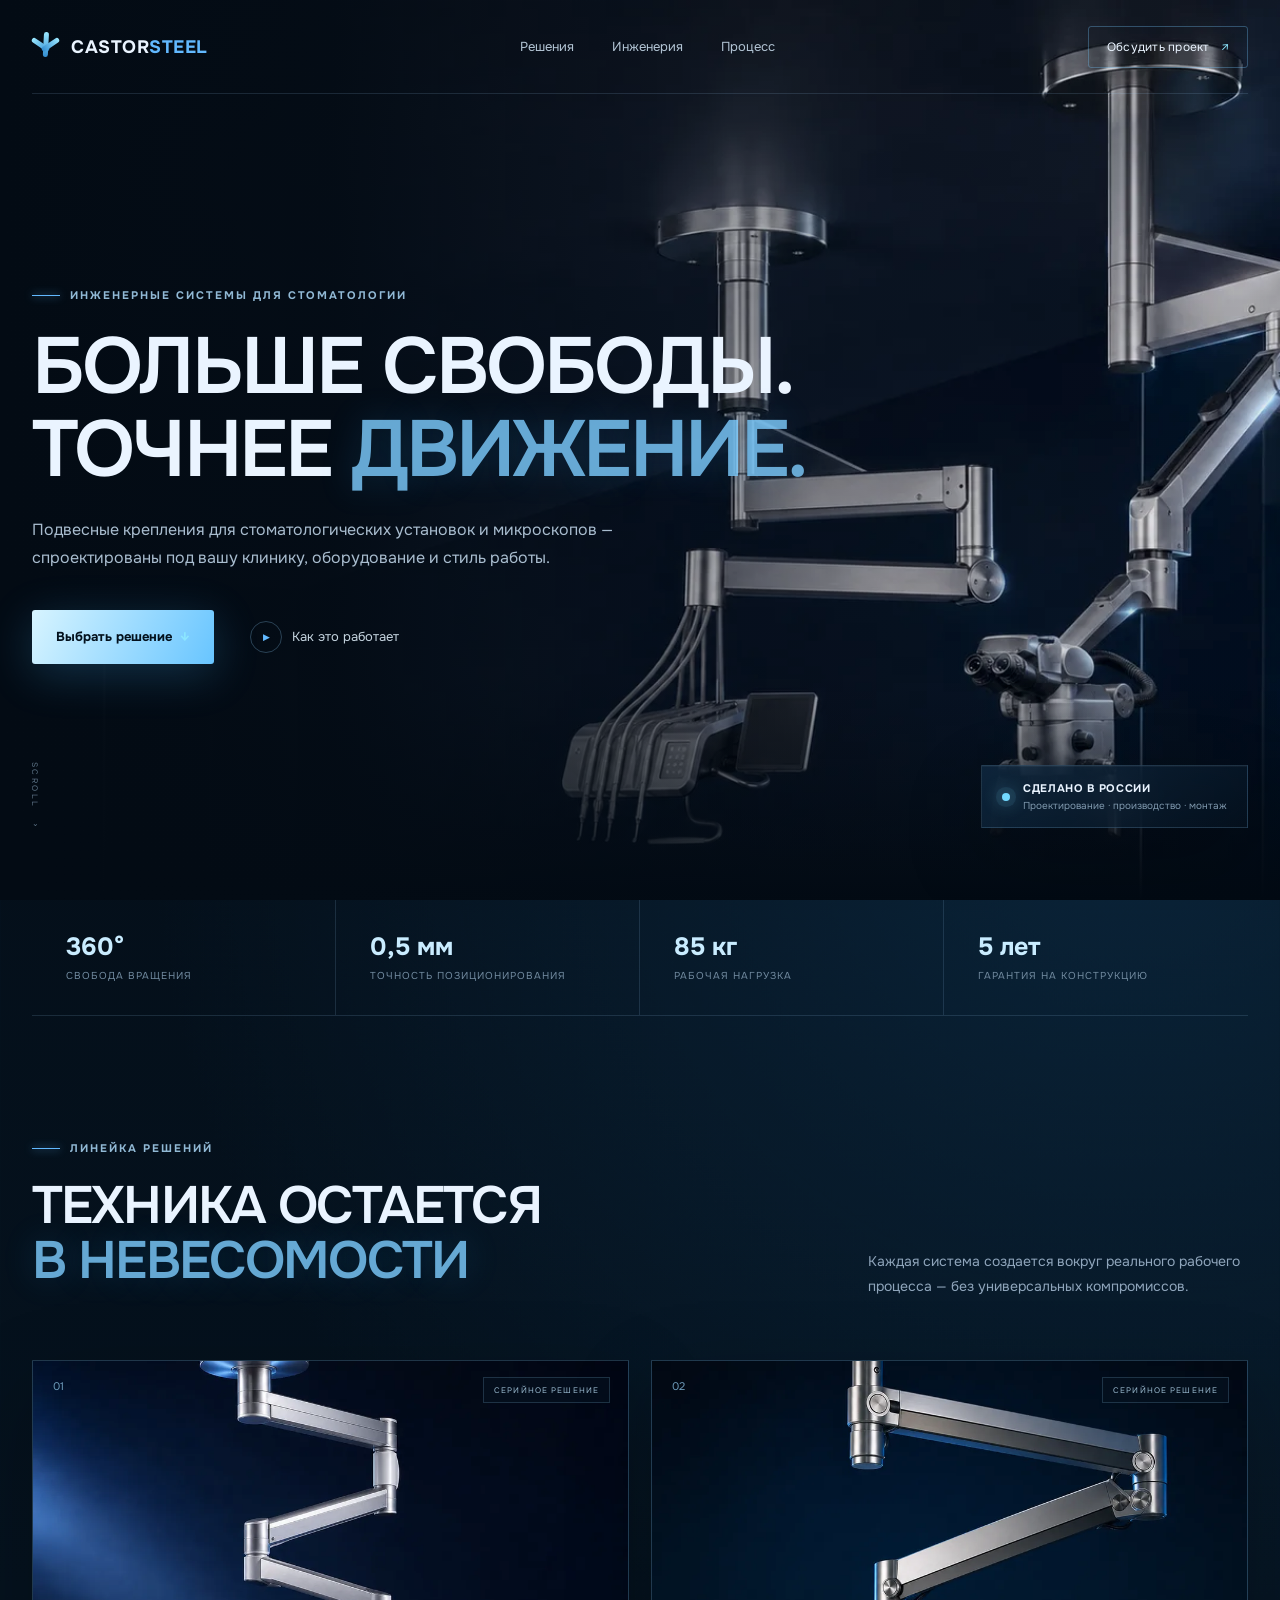
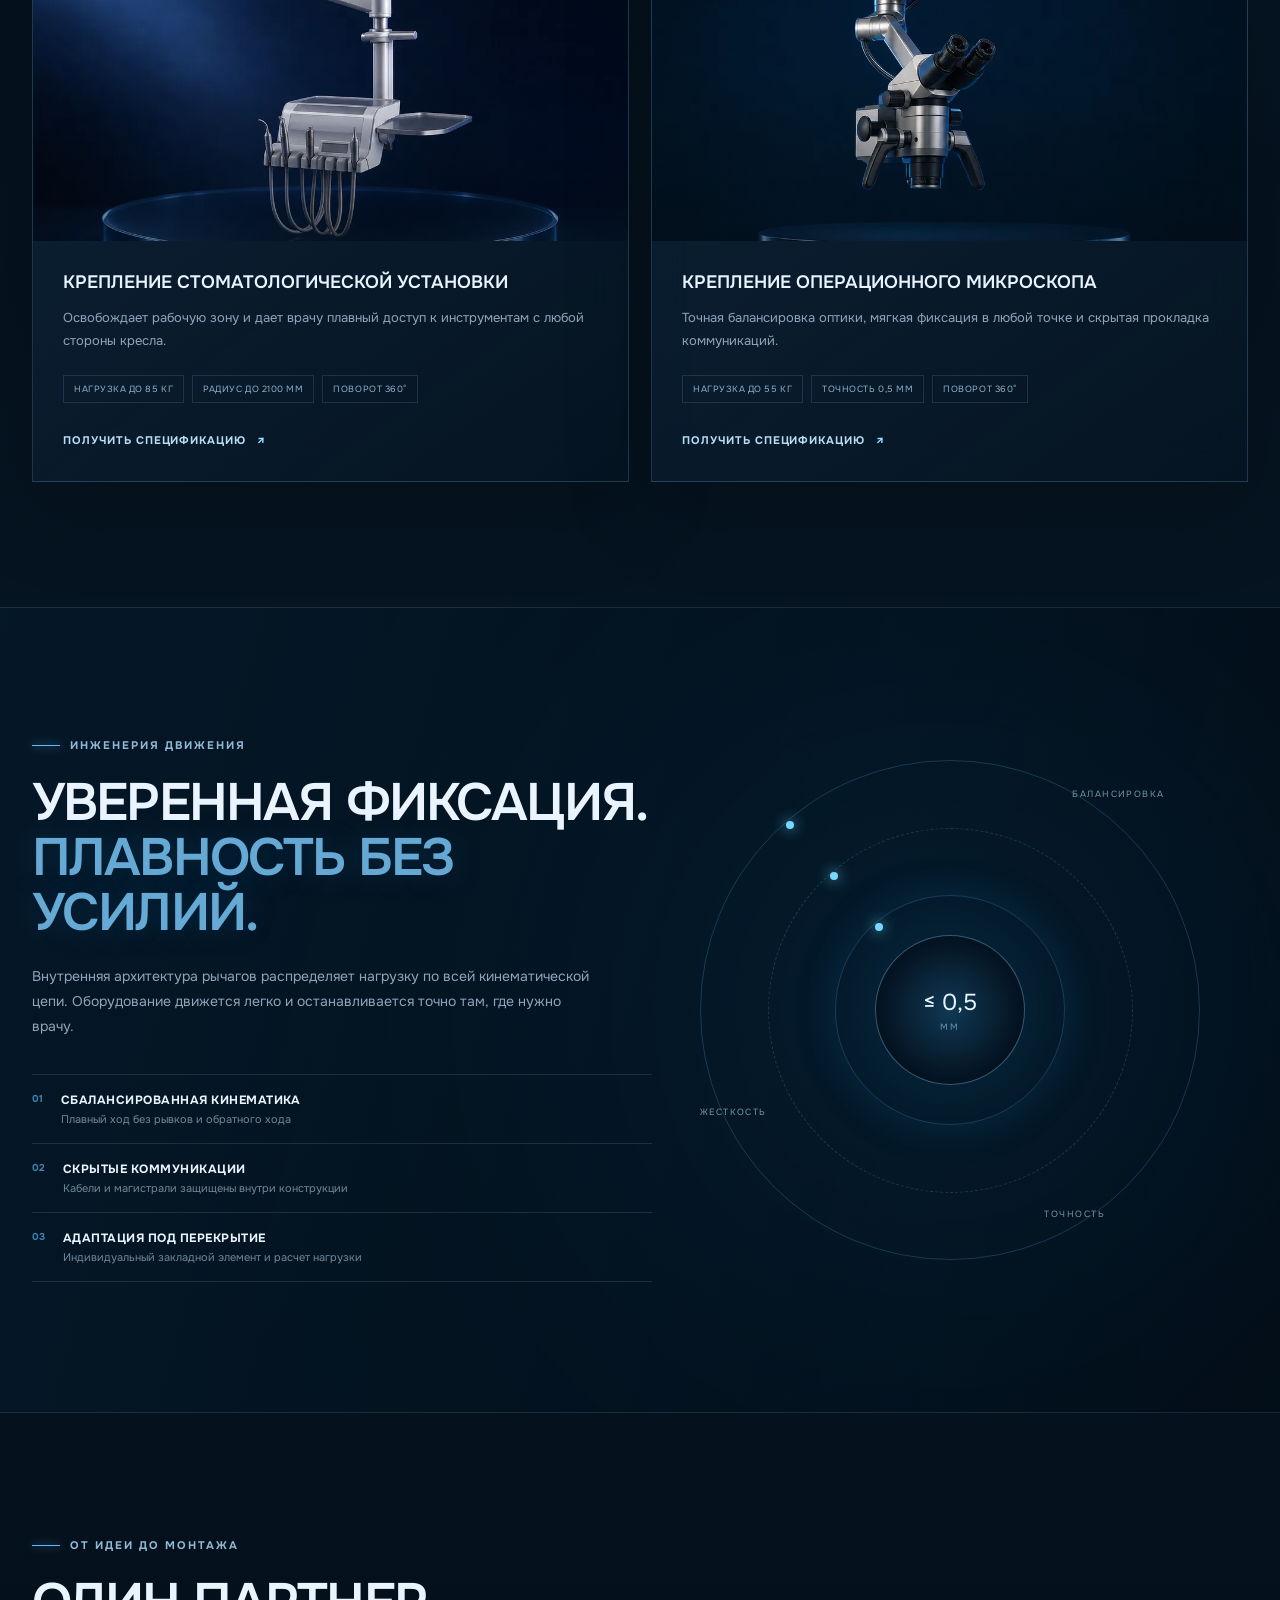
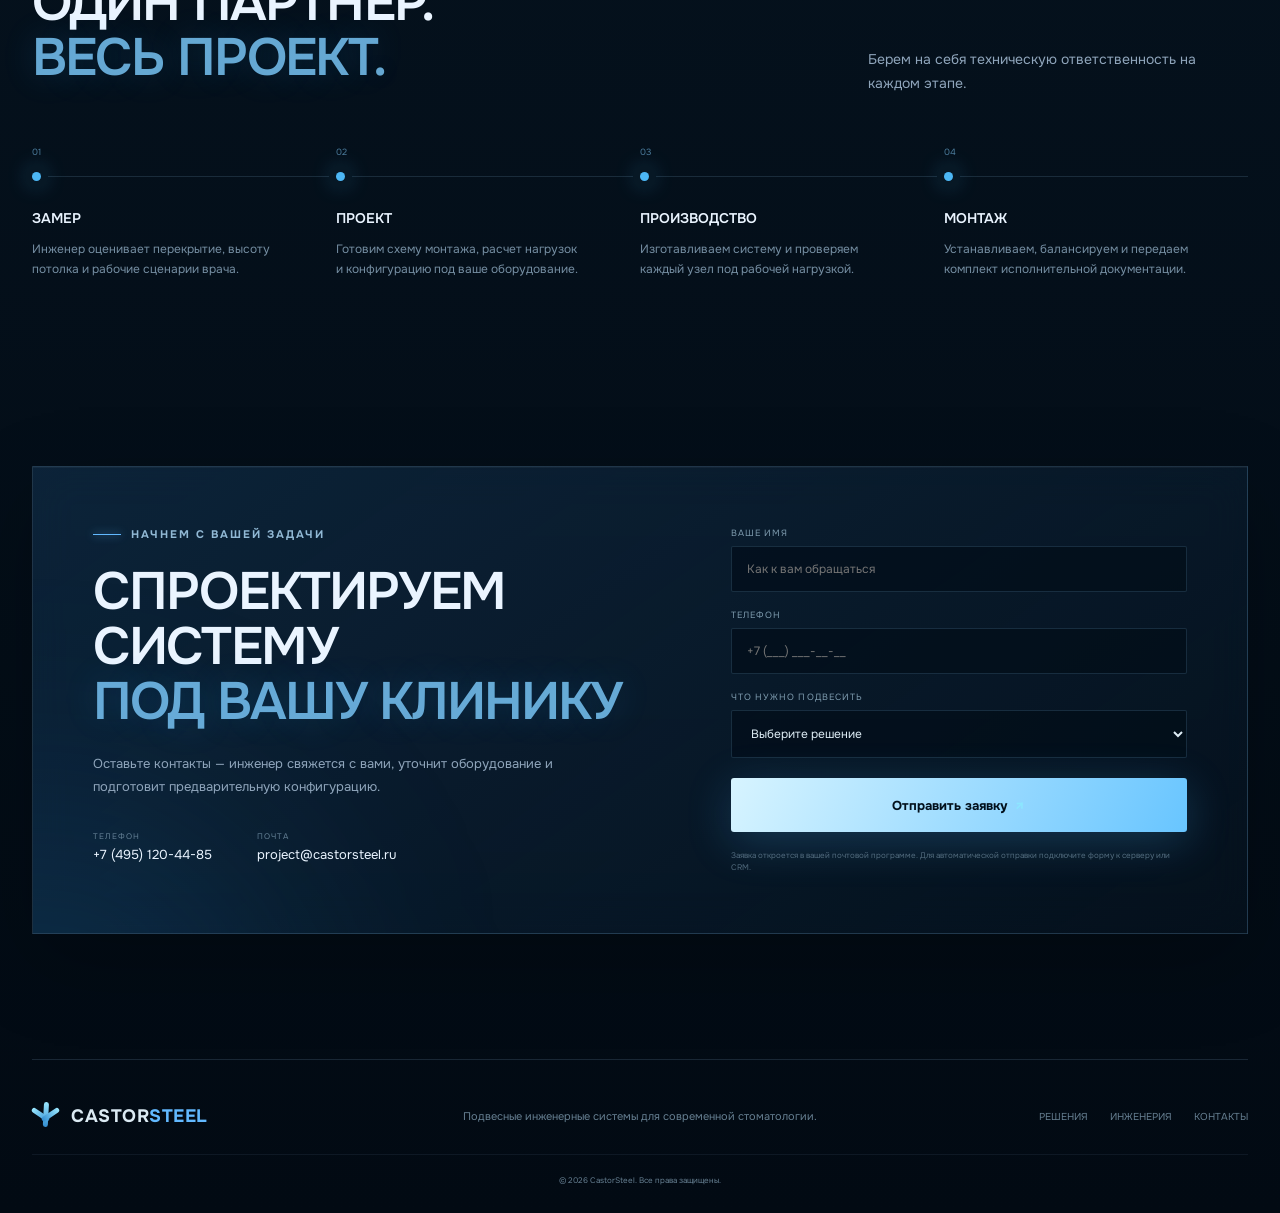
==== index.html @ a2c6ccd5 "initial commit" ====
<!doctype html>
<html lang="ru">
<head>
  <meta charset="utf-8">
  <meta name="viewport" content="width=device-width,initial-scale=1">
  <meta name="description" content="CastorSteel — подвесные крепления стоматологических установок и операционных микроскопов.">
  <title>CastorSteel — подвесные крепления для стоматологии</title>
  <link rel="preconnect" href="https://fonts.googleapis.com">
  <link rel="preconnect" href="https://fonts.gstatic.com" crossorigin>
  <link href="https://fonts.googleapis.com/css2?family=Onest:wght@400;500;600;700&amp;display=swap" rel="stylesheet">
  <link rel="stylesheet" href="styles.css?v=20260722-4">
  <script src="script.js" defer></script>
</head>
<body>
<main>
  <header class="nav-shell">
    <a class="brand" href="#top" aria-label="CastorSteel — на главную">
      <span class="brand-mark"><i></i><i></i><i></i></span>
      <span>CASTOR<span>STEEL</span></span>
    </a>
    <nav aria-label="Основная навигация">
      <a href="#solutions">Решения</a><a href="#engineering">Инженерия</a><a href="#process">Процесс</a>
    </nav>
    <a class="nav-cta" href="#contact">Обсудить проект <span>↗</span></a>
  </header>

  <section class="hero" id="top">
    <div class="hero-image" role="img" aria-label="Подвесные металлические крепления стоматологической установки и микроскопа"></div>
    <div class="hero-grid"></div>
    <div class="hero-copy">
      <div class="eyebrow"><span></span> Инженерные системы для стоматологии</div>
      <h1>Больше свободы.<br>Точнее <em>движение.</em></h1>
      <p>Подвесные крепления для стоматологических установок и микроскопов — спроектированы под вашу клинику, оборудование и стиль работы.</p>
      <div class="hero-actions">
        <a class="button primary" href="#solutions">Выбрать решение <span>↓</span></a>
        <a class="text-link" href="#engineering"><i>▶</i> Как это работает</a>
      </div>
    </div>
    <div class="hero-status glass"><span class="pulse"></span><div><b>Сделано в России</b><small>Проектирование · производство · монтаж</small></div></div>
    <div class="scroll-note">SCROLL <span>⌄</span></div>
  </section>

  <section class="numbers" aria-label="Ключевые показатели">
    <div><strong>360°</strong><span>Свобода вращения</span></div>
    <div><strong>0,5 мм</strong><span>Точность позиционирования</span></div>
    <div><strong>85 кг</strong><span>Рабочая нагрузка</span></div>
    <div><strong>5 лет</strong><span>Гарантия на конструкцию</span></div>
  </section>

  <section class="section solutions" id="solutions">
    <div class="section-head">
      <div><div class="eyebrow"><span></span> Линейка решений</div><h2>Техника остается<br><em>в невесомости</em></h2></div>
      <p>Каждая система создается вокруг реального рабочего процесса — без универсальных компромиссов.</p>
    </div>
    <div class="product-grid">
      <article class="product-card glass">
        <div class="product-visual"><img src="assets/dental-mount.webp" alt="Крепление стоматологической установки"><span class="product-index">01</span><span class="product-badge">Серийное решение</span></div>
        <div class="product-content">
          <h3>Крепление стоматологической установки</h3>
          <p>Освобождает рабочую зону и дает врачу плавный доступ к инструментам с любой стороны кресла.</p>
          <div class="spec-row"><span>Нагрузка до 85 кг</span><span>Радиус до 2100 мм</span><span>Поворот 360°</span></div>
          <a href="#contact">Получить спецификацию <span>↗</span></a>
        </div>
      </article>
      <article class="product-card glass">
        <div class="product-visual"><img src="assets/microscope-mount.webp" alt="Крепление операционного микроскопа"><span class="product-index">02</span><span class="product-badge">Серийное решение</span></div>
        <div class="product-content">
          <h3>Крепление операционного микроскопа</h3>
          <p>Точная балансировка оптики, мягкая фиксация в любой точке и скрытая прокладка коммуникаций.</p>
          <div class="spec-row"><span>Нагрузка до 55 кг</span><span>Точность 0,5 мм</span><span>Поворот 360°</span></div>
          <a href="#contact">Получить спецификацию <span>↗</span></a>
        </div>
      </article>
    </div>
  </section>

  <section class="engineering" id="engineering">
    <div class="engineering-glow"></div>
    <div class="engineering-copy">
      <div class="eyebrow"><span></span> Инженерия движения</div>
      <h2>Уверенная фиксация.<br><em>Плавность без усилий.</em></h2>
      <p>Внутренняя архитектура рычагов распределяет нагрузку по всей кинематической цепи. Оборудование движется легко и останавливается точно там, где нужно врачу.</p>
      <div class="feature-list">
        <div><b>01</b><span><strong>Сбалансированная кинематика</strong><small>Плавный ход без рывков и обратного хода</small></span></div>
        <div><b>02</b><span><strong>Скрытые коммуникации</strong><small>Кабели и магистрали защищены внутри конструкции</small></span></div>
        <div><b>03</b><span><strong>Адаптация под перекрытие</strong><small>Индивидуальный закладной элемент и расчет нагрузки</small></span></div>
      </div>
    </div>
    <div class="engineering-art" aria-hidden="true">
      <div class="orbit one"></div><div class="orbit two"></div><div class="orbit three"></div>
      <div class="core"><span>≤ 0,5<small>ММ</small></span></div>
      <span class="callout c1">Балансировка</span><span class="callout c2">Точность</span><span class="callout c3">Жесткость</span>
    </div>
  </section>

  <section class="section process" id="process">
    <div class="section-head compact">
      <div><div class="eyebrow"><span></span> От идеи до монтажа</div><h2>Один партнер.<br><em>Весь проект.</em></h2></div>
      <p>Берем на себя техническую ответственность на каждом этапе.</p>
    </div>
    <div class="timeline">
      <article><span>01</span><i></i><h3>Замер</h3><p>Инженер оценивает перекрытие, высоту потолка и рабочие сценарии врача.</p></article>
      <article><span>02</span><i></i><h3>Проект</h3><p>Готовим схему монтажа, расчет нагрузок и конфигурацию под ваше оборудование.</p></article>
      <article><span>03</span><i></i><h3>Производство</h3><p>Изготавливаем систему и проверяем каждый узел под рабочей нагрузкой.</p></article>
      <article><span>04</span><i></i><h3>Монтаж</h3><p>Устанавливаем, балансируем и передаем комплект исполнительной документации.</p></article>
    </div>
  </section>

  <section class="contact section" id="contact">
    <div class="contact-panel glass">
      <div class="contact-copy">
        <div class="eyebrow"><span></span> Начнем с вашей задачи</div>
        <h2>Спроектируем систему<br><em>под вашу клинику</em></h2>
        <p>Оставьте контакты — инженер свяжется с вами, уточнит оборудование и подготовит предварительную конфигурацию.</p>
        <div class="contact-meta"><span><small>Телефон</small>+7 (495) 120-44-85</span><span><small>Почта</small>project@castorsteel.ru</span></div>
      </div>
      <form id="request-form">
        <label>Ваше имя<input name="name" placeholder="Как к вам обращаться" required></label>
        <label>Телефон<input name="phone" type="tel" placeholder="+7 (___) ___-__-__" required></label>
        <label>Что нужно подвесить<select name="solution" required><option value="" disabled selected>Выберите решение</option><option>Стоматологическую установку</option><option>Операционный микроскоп</option><option>Оба типа оборудования</option></select></label>
        <button class="button primary" type="submit">Отправить заявку <span>↗</span></button>
        <small>Заявка откроется в вашей почтовой программе. Для автоматической отправки подключите форму к серверу или CRM.</small>
      </form>
      <div class="success hidden" id="form-success"><span>✓</span><h3>Заявка подготовлена</h3><p>Откроется почтовая программа с заполненными данными.</p><button type="button" id="form-reset">Вернуться к форме</button></div>
    </div>
  </section>

  <footer>
    <a class="brand" href="#top"><span class="brand-mark"><i></i><i></i><i></i></span><span>CASTOR<span>STEEL</span></span></a>
    <p>Подвесные инженерные системы для современной стоматологии.</p>
    <div><a href="#solutions">Решения</a><a href="#engineering">Инженерия</a><a href="#contact">Контакты</a></div>
    <small>© 2026 CastorSteel. Все права защищены.</small>
  </footer>
</main>
</body>
</html>
---- styles.css ----
:root { --ink:#eaf4ff; --muted:#8fa5bb; --blue:#62b9ff; --cyan:#8ce6ff; --line:rgba(165,211,255,.14); --panel:rgba(11,31,51,.58); --bg:#020a13; --font-body:"Onest","Segoe UI",Arial,sans-serif; --font-display:"Onest","Segoe UI",Arial,sans-serif; }
* { box-sizing:border-box; }
html { scroll-behavior:smooth; }
body { margin:0; background:var(--bg); color:var(--ink); font-family:var(--font-body); font-weight:400; font-synthesis:none; text-rendering:optimizeLegibility; -webkit-font-smoothing:antialiased; overflow-x:hidden; }
a { color:inherit; text-decoration:none; }
button,input,select { font:inherit; }
main { min-height:100vh; background:radial-gradient(circle at 88% 18%,rgba(36,126,193,.18),transparent 26%),linear-gradient(180deg,#030c16,#061522 54%,#020a13); }
.glass { background:linear-gradient(145deg,rgba(16,44,70,.72),rgba(7,22,36,.48)); border:1px solid rgba(164,215,255,.16); box-shadow:inset 0 1px 0 rgba(255,255,255,.04),0 28px 80px rgba(0,0,0,.22); backdrop-filter:blur(20px); }
.nav-shell { position:absolute; z-index:20; top:0; left:50%; transform:translateX(-50%); width:min(1280px,calc(100% - 64px)); height:94px; display:flex; align-items:center; justify-content:space-between; border-bottom:1px solid var(--line); }
.brand { display:flex; align-items:center; gap:12px; font-family:var(--font-display); font-weight:700; letter-spacing:.03em; font-size:18px; }
.brand>span:last-child>span { color:var(--blue); }
.brand-mark { position:relative; width:27px; height:29px; display:block; }
.brand-mark i { position:absolute; left:11px; width:5px; height:20px; border-radius:4px; background:linear-gradient(#9be8ff,#318cd0); transform-origin:50% 80%; }
.brand-mark i:first-child{transform:rotate(-56deg)} .brand-mark i:nth-child(2){transform:rotate(3deg);height:25px;top:0}.brand-mark i:last-child{transform:rotate(56deg)}
.nav-shell nav { display:flex; gap:38px; color:#b2c4d4; font-size:13px; }
.nav-shell nav a:hover { color:white; }
.nav-cta { padding:12px 18px; border:1px solid rgba(117,200,255,.32); border-radius:3px; font-size:12px; letter-spacing:.02em; transition:.25s; }
.nav-cta:hover { background:rgba(90,184,255,.1); border-color:var(--blue); }
.nav-cta span,.button span,.product-content a span { color:var(--cyan); margin-left:8px; }
.hero { min-height:810px; height:100vh; max-height:980px; position:relative; overflow:hidden; display:flex; align-items:center; }
.hero:after { content:"";position:absolute;inset:0;background:linear-gradient(90deg,#030b14 0%,rgba(3,11,20,.94) 26%,rgba(3,11,20,.38) 52%,rgba(3,11,20,.06) 100%),linear-gradient(0deg,#020a13 0%,transparent 25%); }
.hero-image { position:absolute; inset:0; background:url('assets/hero-systems.webp') center/cover no-repeat; filter:saturate(.86) contrast(1.06); }
.hero-grid { position:absolute; inset:0; opacity:.13; background-image:linear-gradient(var(--line) 1px,transparent 1px),linear-gradient(90deg,var(--line) 1px,transparent 1px); background-size:72px 72px; mask-image:linear-gradient(90deg,#000,transparent 66%); }
.hero-copy { position:relative; z-index:3; width:min(1280px,calc(100% - 64px)); margin:52px auto 0; }
.eyebrow { display:flex; align-items:center; gap:10px; color:#91b9d5; font-size:11px; text-transform:uppercase; letter-spacing:.18em; font-weight:700; }
.eyebrow span { width:28px; height:1px; background:var(--blue); box-shadow:0 0 8px var(--blue); }
h1,h2 { font-family:var(--font-display); text-transform:uppercase; letter-spacing:-.035em; line-height:1.04; margin:24px 0; }
h1 { font-size:clamp(48px,6.2vw,88px); max-width:820px; font-weight:600; }
h1 em,h2 em { font-style:normal; color:rgba(126,205,255,.80); -webkit-text-stroke:0; text-shadow:0 0 35px rgba(52,162,238,.2); }
.hero-copy>p { max-width:600px; font-size:16px; line-height:1.75; color:#a9bdcf; }
.hero-actions { display:flex; align-items:center; gap:36px; margin-top:38px; }
.button { appearance:none; border:0; cursor:pointer; display:inline-flex; align-items:center; justify-content:center; min-height:54px; padding:0 24px; border-radius:3px; font-weight:700; font-size:13px; }
.button.primary { color:#03111d; background:linear-gradient(115deg,#d7f4ff,#68c5ff); box-shadow:0 10px 45px rgba(65,170,239,.24); }
.button.primary:hover { filter:brightness(1.08); transform:translateY(-1px); }
.text-link { color:#c5d4df; font-size:13px; display:flex; align-items:center; gap:10px; }
.text-link i { display:grid;place-items:center;width:32px;height:32px;border:1px solid rgba(139,204,247,.28);border-radius:50%;font-style:normal;font-size:9px;color:var(--blue); }
.hero-status { position:absolute; z-index:4; right:max(32px,calc((100% - 1280px)/2)); bottom:72px; padding:15px 20px; display:flex; align-items:center; gap:13px; }
.hero-status b,.hero-status small { display:block; }.hero-status b{font-size:11px;letter-spacing:.06em;text-transform:uppercase}.hero-status small{font-size:10px;color:#7f98ad;margin-top:4px}
.pulse { width:8px;height:8px;border-radius:50%;background:#72d8ff;box-shadow:0 0 0 6px rgba(114,216,255,.08),0 0 18px #72d8ff; }
.scroll-note { position:absolute; z-index:4; left:30px; bottom:70px; writing-mode:vertical-rl; font-size:8px; letter-spacing:.3em; color:#5e7487; display:flex;gap:10px;align-items:center; }
.numbers { width:min(1280px,calc(100% - 64px)); margin:-1px auto 0; display:grid; grid-template-columns:repeat(4,1fr); border-top:1px solid var(--line); border-bottom:1px solid var(--line); }
.numbers div { padding:31px 34px; border-right:1px solid var(--line); }.numbers div:last-child{border:0}
.numbers strong { display:block; font-family:var(--font-display); font-size:25px; color:#c9ecff; }.numbers span{font-size:10px;text-transform:uppercase;letter-spacing:.1em;color:#728ba0;}
.section { width:min(1280px,calc(100% - 64px)); margin:0 auto; padding:125px 0; }
.section-head { display:flex; justify-content:space-between; align-items:flex-end; margin-bottom:48px; }
.section-head h2,.engineering h2,.contact h2 { font-size:clamp(34px,4.1vw,58px); font-weight:600; }
.section-head>p { width:380px; color:var(--muted); line-height:1.75; font-size:14px; }
.product-grid { display:grid; grid-template-columns:1fr 1fr; gap:22px; }
.product-card { overflow:hidden; transition:.35s; }.product-card:hover{transform:translateY(-5px);border-color:rgba(120,207,255,.32)}
.product-visual { position:relative; height:480px; overflow:hidden; background:#05111e; }
.product-visual:after { content:"";position:absolute;inset:0;background:linear-gradient(0deg,rgba(3,12,21,.5),transparent 35%); }
.product-visual img { width:100%; height:100%; object-fit:cover; transition:.6s; }.product-card:hover img{transform:scale(1.025)}
.product-index { position:absolute;z-index:2;left:20px;top:18px;font-family:var(--font-display);font-size:11px;color:#6d9ab9; }
.product-badge { position:absolute;z-index:2;right:18px;top:16px;padding:7px 10px;border:1px solid rgba(150,215,255,.18);background:rgba(5,18,31,.65);font-size:8px;text-transform:uppercase;letter-spacing:.14em;color:#9bbbd0; }
.product-content { padding:29px 30px 32px; }.product-content h3{font-family:var(--font-display);font-size:18px;line-height:1.35;text-transform:uppercase;margin:0 0 13px;font-weight:600;}.product-content>p{color:var(--muted);font-size:13px;line-height:1.7;margin:0 0 23px;}
.spec-row { display:flex;gap:8px;flex-wrap:wrap;margin-bottom:25px; }.spec-row span{padding:7px 10px;border:1px solid var(--line);font-size:9px;color:#8eb2cc;text-transform:uppercase;letter-spacing:.06em;}
.product-content a{font-size:11px;font-weight:700;text-transform:uppercase;letter-spacing:.08em;color:#b9ddf4;}
.engineering { min-height:720px; position:relative; overflow:hidden; padding:max(90px,8vw) max(32px,calc((100% - 1280px)/2)); display:grid;grid-template-columns:1.02fr .98fr;align-items:center;border-block:1px solid var(--line);background:linear-gradient(105deg,rgba(5,24,40,.95),rgba(2,12,21,.78)); }
.engineering-copy{position:relative;z-index:2;max-width:620px}.engineering-copy>p{color:var(--muted);font-size:14px;line-height:1.8;max-width:560px}.feature-list{margin-top:34px;border-top:1px solid var(--line)}
.feature-list>div{display:flex;gap:18px;padding:17px 0;border-bottom:1px solid var(--line)}.feature-list b{color:#3e83ad;font-family:var(--font-display);font-size:10px}.feature-list strong,.feature-list small{display:block}.feature-list strong{font-size:12px;text-transform:uppercase;letter-spacing:.04em}.feature-list small{color:#6e899d;font-size:11px;margin-top:4px}
.engineering-art{height:600px;position:relative;display:grid;place-items:center}.engineering-glow{position:absolute;right:5%;width:550px;height:550px;border-radius:50%;background:#1587d1;filter:blur(160px);opacity:.12}
.orbit{position:absolute;border:1px solid rgba(99,184,241,.22);border-radius:50%;}.orbit.one{width:500px;height:500px}.orbit.two{width:365px;height:365px;border-style:dashed}.orbit.three{width:230px;height:230px;box-shadow:0 0 50px rgba(77,172,235,.1)}
.orbit:after{content:"";position:absolute;width:8px;height:8px;background:#74d8ff;border-radius:50%;box-shadow:0 0 14px #74d8ff;top:12%;left:17%}
.core{width:150px;height:150px;border-radius:50%;display:grid;place-items:center;border:1px solid rgba(137,213,255,.36);background:radial-gradient(circle,rgba(54,148,209,.26),rgba(5,18,31,.82) 68%);box-shadow:0 0 90px rgba(45,159,229,.15)}
.core span{font-family:var(--font-display);font-size:23px;text-align:center}.core small{display:block;color:#6897b7;font-size:9px;letter-spacing:.2em;margin-top:4px}.callout{position:absolute;color:#7895a9;font-size:9px;text-transform:uppercase;letter-spacing:.16em}.c1{top:13%;right:14%}.c2{bottom:15%;right:24%}.c3{left:8%;bottom:32%}
.section-head.compact { margin-bottom:66px; }.timeline{display:grid;grid-template-columns:repeat(4,1fr)}.timeline article{position:relative;padding:0 28px 0 0;border-top:1px solid var(--line)}.timeline article>span{position:absolute;top:-31px;color:#4c7c9d;font-family:var(--font-display);font-size:9px}.timeline i{display:block;width:9px;height:9px;background:#4cb7f5;border-radius:50%;box-shadow:0 0 0 7px #071825,0 0 22px #4cb7f5;margin-top:-5px}.timeline h3{font-family:var(--font-display);font-size:14px;font-weight:600;text-transform:uppercase;margin:28px 0 12px}.timeline p{font-size:12px;line-height:1.7;color:#758ea2;max-width:245px}
.contact { padding-top:50px; }.contact-panel{padding:60px;display:grid;grid-template-columns:1.1fr .9fr;gap:80px;position:relative;overflow:hidden}.contact-panel:before{content:"";position:absolute;width:500px;height:500px;border-radius:50%;background:rgba(32,139,208,.16);filter:blur(120px);left:-20%;bottom:-80%}.contact-copy{position:relative}.contact-copy>p{color:var(--muted);font-size:13px;line-height:1.75;max-width:520px}.contact-meta{display:flex;gap:45px;margin-top:32px}.contact-meta span{font-size:13px}.contact-meta small{display:block;color:#658196;text-transform:uppercase;font-size:8px;letter-spacing:.12em;margin-bottom:5px}
form{display:flex;flex-direction:column;gap:17px;position:relative}form label{font-size:9px;text-transform:uppercase;letter-spacing:.12em;color:#7f9caf}input,select{width:100%;margin-top:7px;border:1px solid rgba(132,196,238,.16);background:rgba(3,14,24,.64);color:#ddecf5;outline:0;padding:14px 15px;border-radius:2px;font-size:12px}input:focus,select:focus{border-color:#55b6f4}.contact form .button{width:100%;margin-top:3px}.contact form>small{color:#536c7f;font-size:8px;line-height:1.5}.success{display:flex;flex-direction:column;align-items:center;justify-content:center;text-align:center}.success>span{display:grid;place-items:center;width:58px;height:58px;border:1px solid rgba(100,211,255,.4);border-radius:50%;color:#84e5ff;font-size:24px;box-shadow:0 0 40px rgba(77,184,240,.15)}.success h3{font-family:var(--font-display);text-transform:uppercase;font-size:17px;margin:18px 0 8px}.success p{color:var(--muted);font-size:12px;max-width:320px;line-height:1.6}.success button{background:none;border:0;color:#83ccf7;text-decoration:underline;cursor:pointer;font-size:10px}
footer{width:min(1280px,calc(100% - 64px));margin:0 auto;padding:38px 0 28px;border-top:1px solid var(--line);display:grid;grid-template-columns:1fr 1.5fr 1fr;align-items:center;gap:20px;color:#667f91}footer .brand{color:#dbeaf3}footer p{font-size:11px;text-align:center}footer>div{display:flex;justify-content:flex-end;gap:22px;font-size:10px;text-transform:uppercase}footer>small{grid-column:1/-1;text-align:center;border-top:1px solid rgba(165,211,255,.07);padding-top:20px;font-size:8px}
@media(max-width:900px){.nav-shell{width:calc(100% - 36px)}.nav-shell nav{display:none}.hero-copy,.numbers,.section,footer{width:calc(100% - 36px)}.hero{min-height:760px}.hero:after{background:linear-gradient(90deg,#030b14 0%,rgba(3,11,20,.75) 100%),linear-gradient(0deg,#020a13,transparent 40%)}.hero-image{background-position:62% center;opacity:.7}.hero-status{right:18px;bottom:34px}.scroll-note{display:none}.numbers{grid-template-columns:1fr 1fr}.numbers div:nth-child(2){border-right:0}.product-grid,.engineering,.contact-panel{grid-template-columns:1fr}.section-head{align-items:flex-start;gap:25px}.section-head>p{width:320px}.engineering{padding-inline:18px}.engineering-art{height:480px}.contact-panel{gap:35px;padding:38px}.timeline{grid-template-columns:1fr 1fr;row-gap:60px}footer{grid-template-columns:1fr;justify-items:center}footer>div{justify-content:center}}
@media(max-width:620px){.nav-cta{font-size:0;padding:10px}.nav-cta span{font-size:14px;margin:0}.hero{min-height:720px;height:92vh}.hero-copy{margin-top:10px}.hero-copy>p{font-size:14px}.hero-actions{align-items:flex-start;flex-direction:column;gap:22px}.hero-status{display:none}.numbers div{padding:23px 13px}.numbers strong{font-size:18px}.numbers span{font-size:8px}.section{padding:85px 0}.section-head{display:block}.section-head>p{width:auto}.product-grid{grid-template-columns:1fr}.product-visual{height:370px}.product-content{padding:24px 20px}.engineering{grid-template-columns:1fr;padding-block:80px}.engineering-art{height:360px}.orbit.one{width:330px;height:330px}.orbit.two{width:250px;height:250px}.orbit.three{width:165px;height:165px}.core{width:110px;height:110px}.timeline{grid-template-columns:1fr;row-gap:55px}.contact-panel{padding:27px 20px}.contact-meta{flex-direction:column;gap:15px}footer p{margin:0}footer>div{flex-wrap:wrap}h1{font-size:39px}h2,.section-head h2,.engineering h2,.contact h2{font-size:31px}}
@media(prefers-reduced-motion:reduce){html{scroll-behavior:auto}.product-card,.product-visual img,.button{transition:none}}
.hidden{display:none!important}
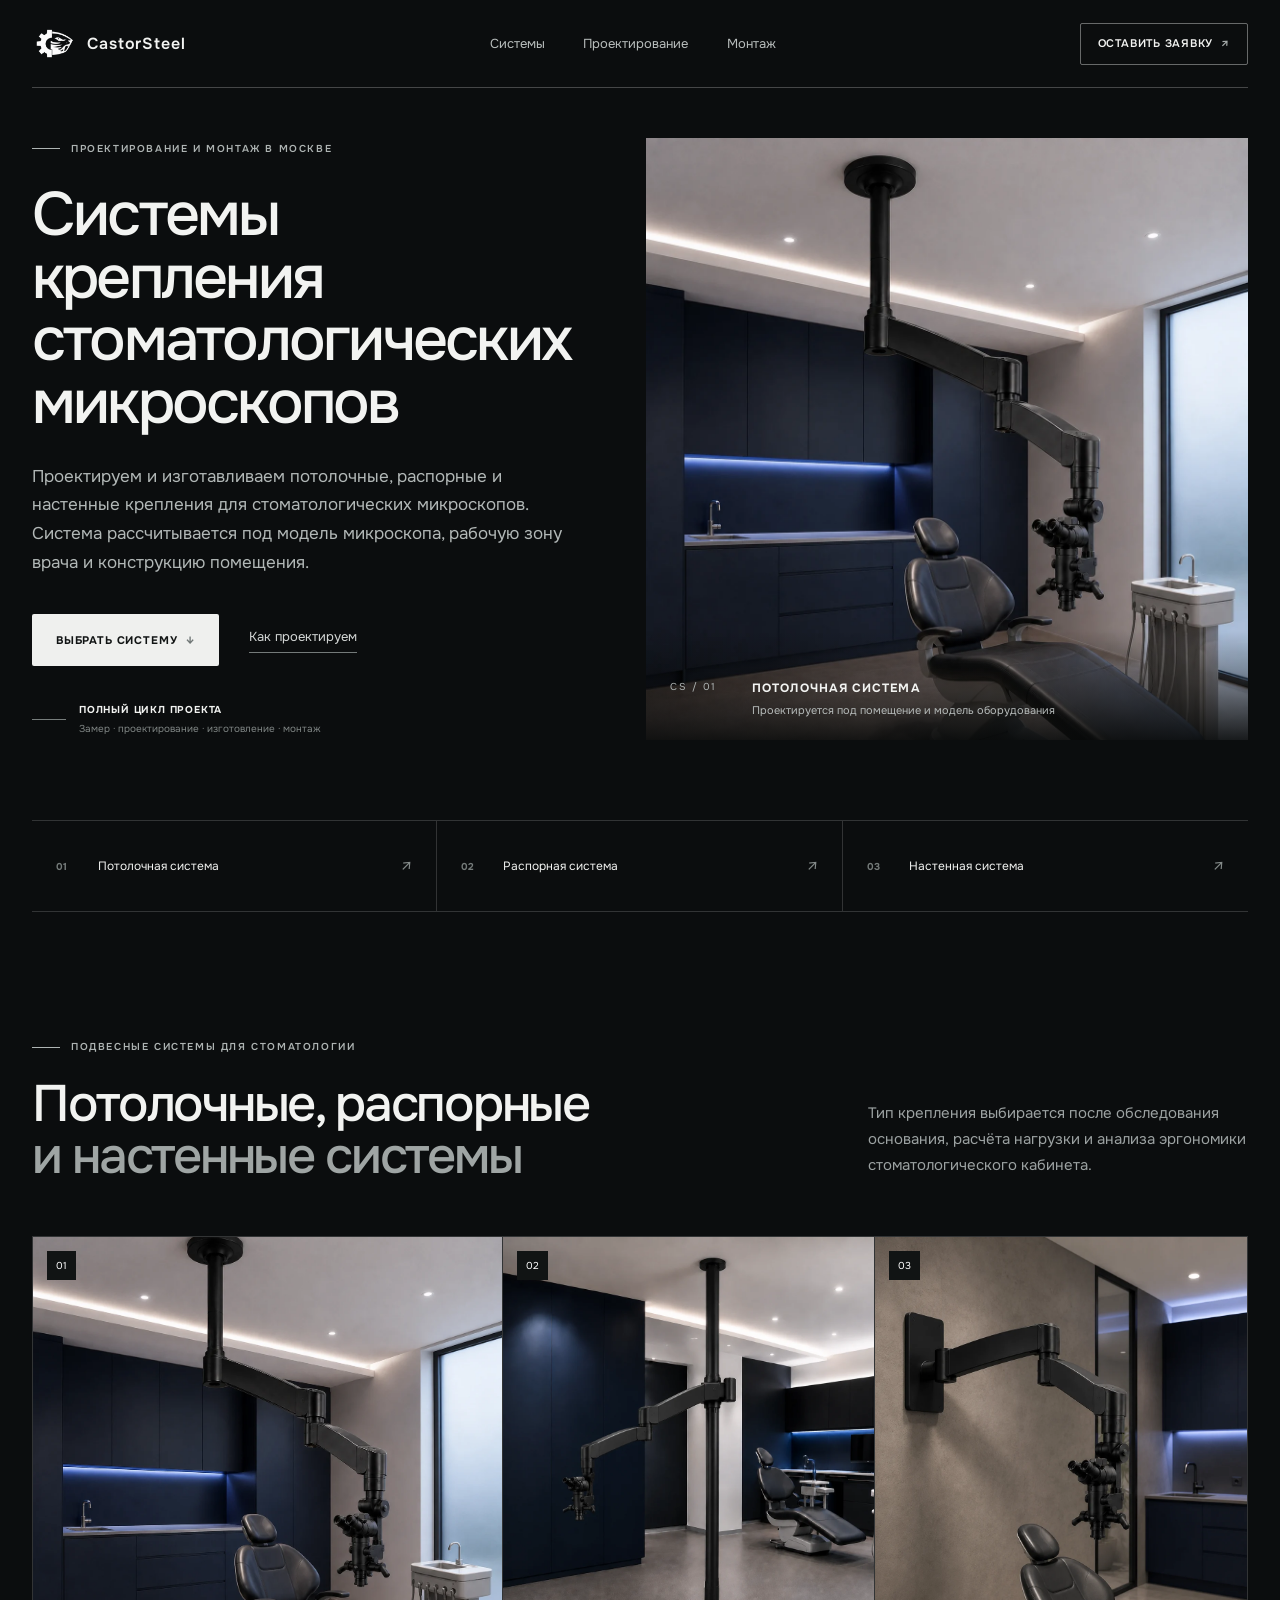
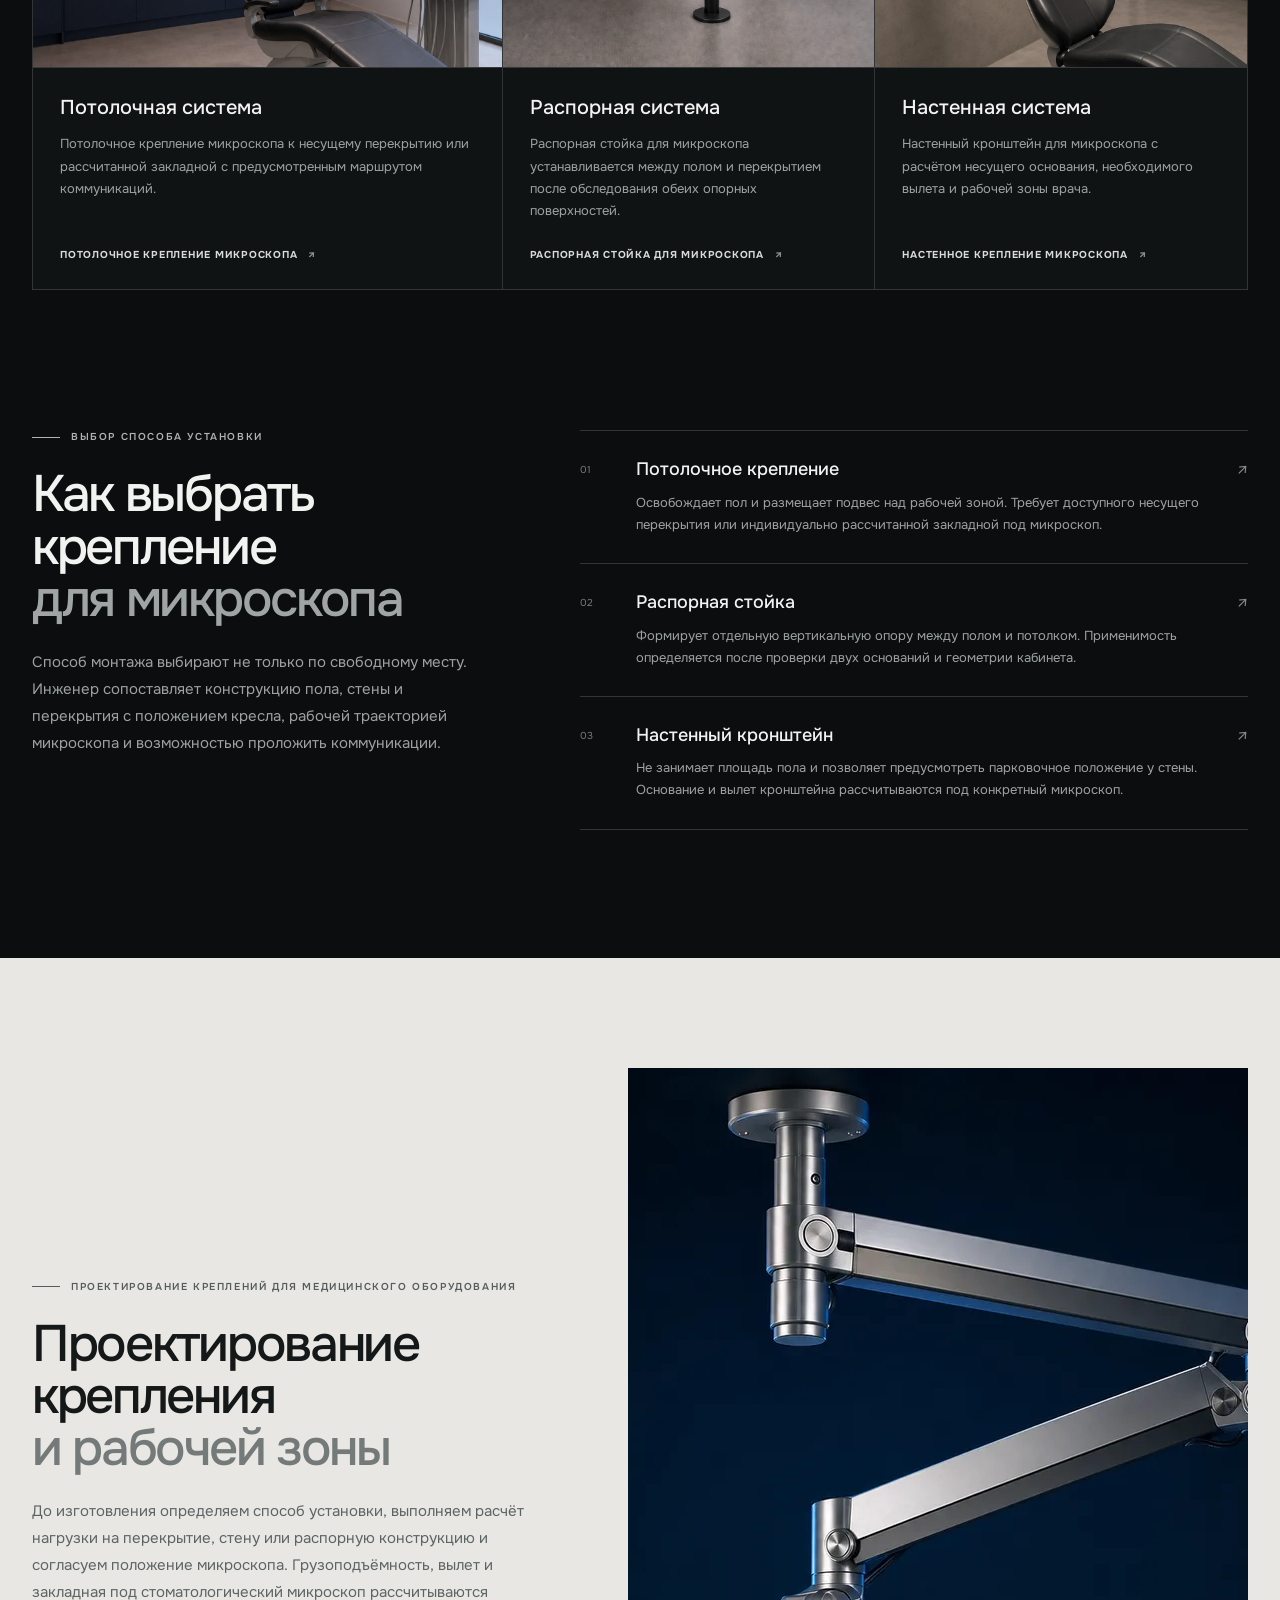
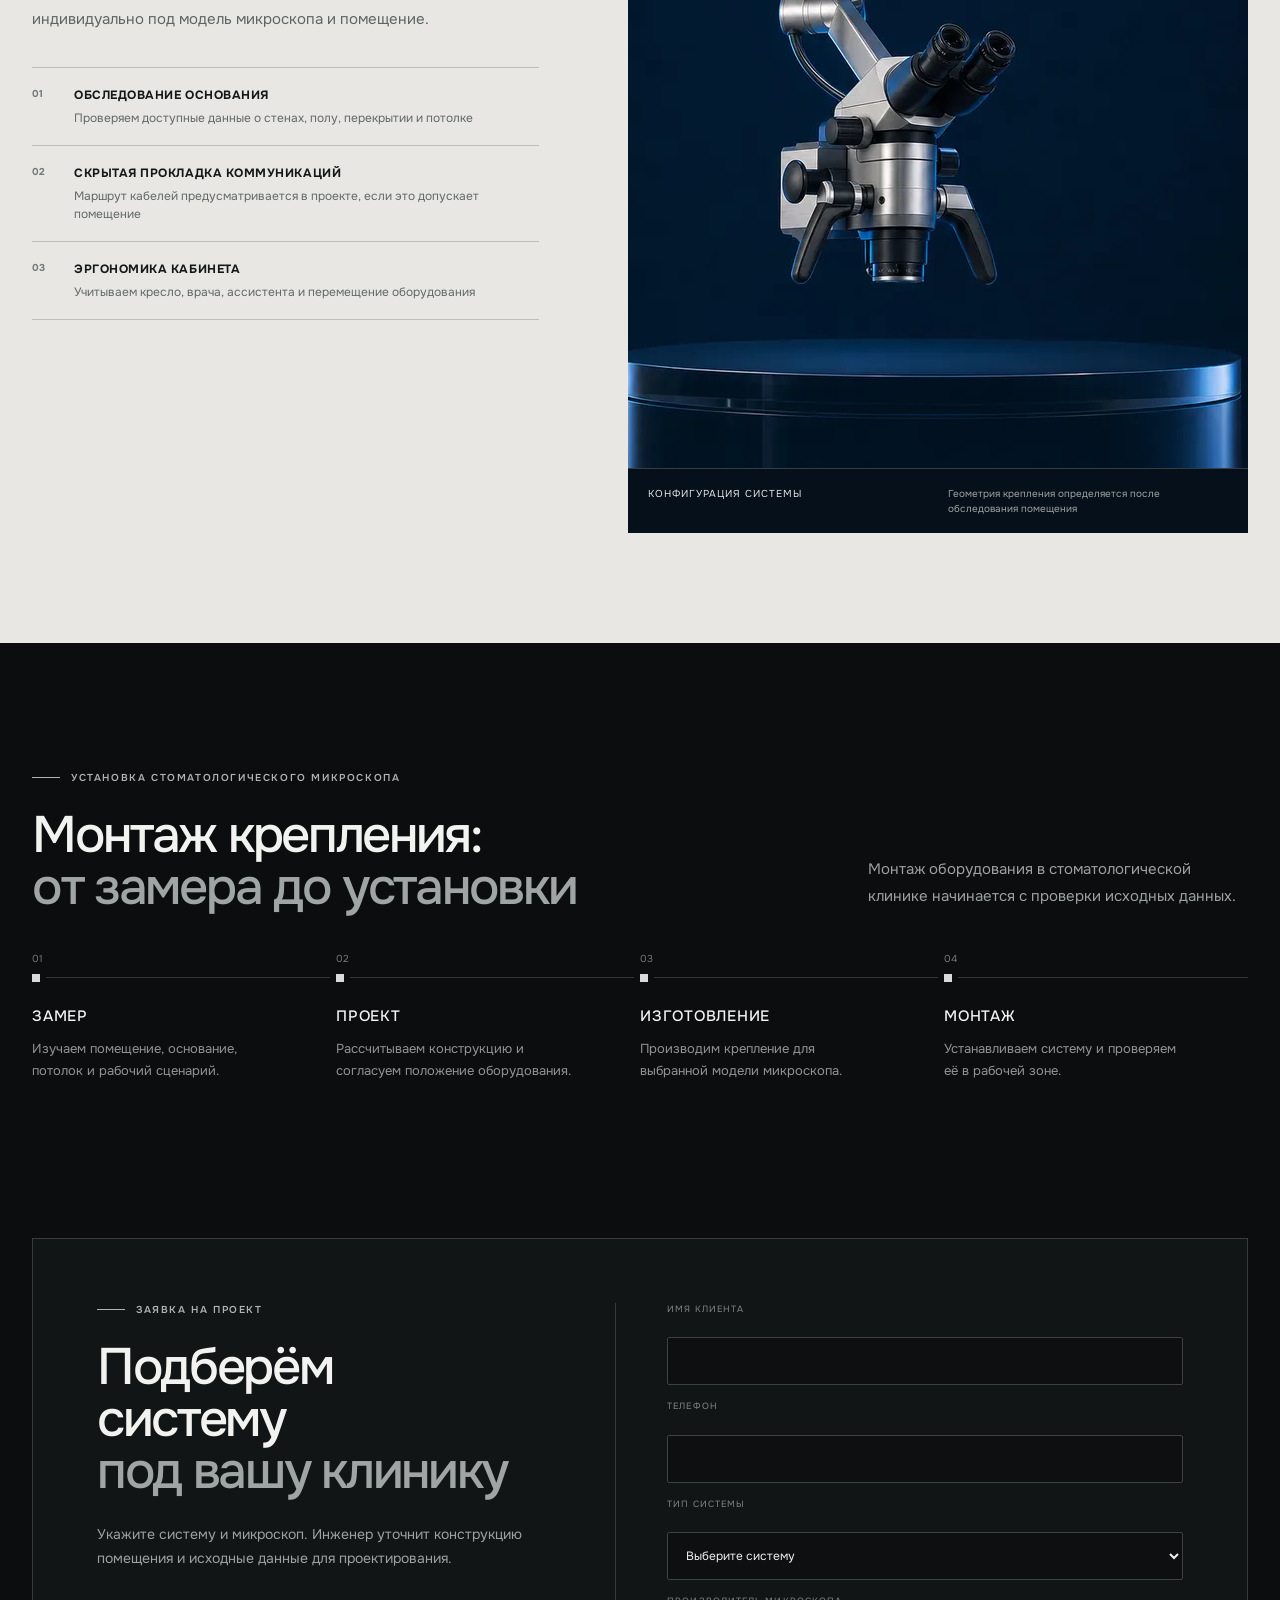
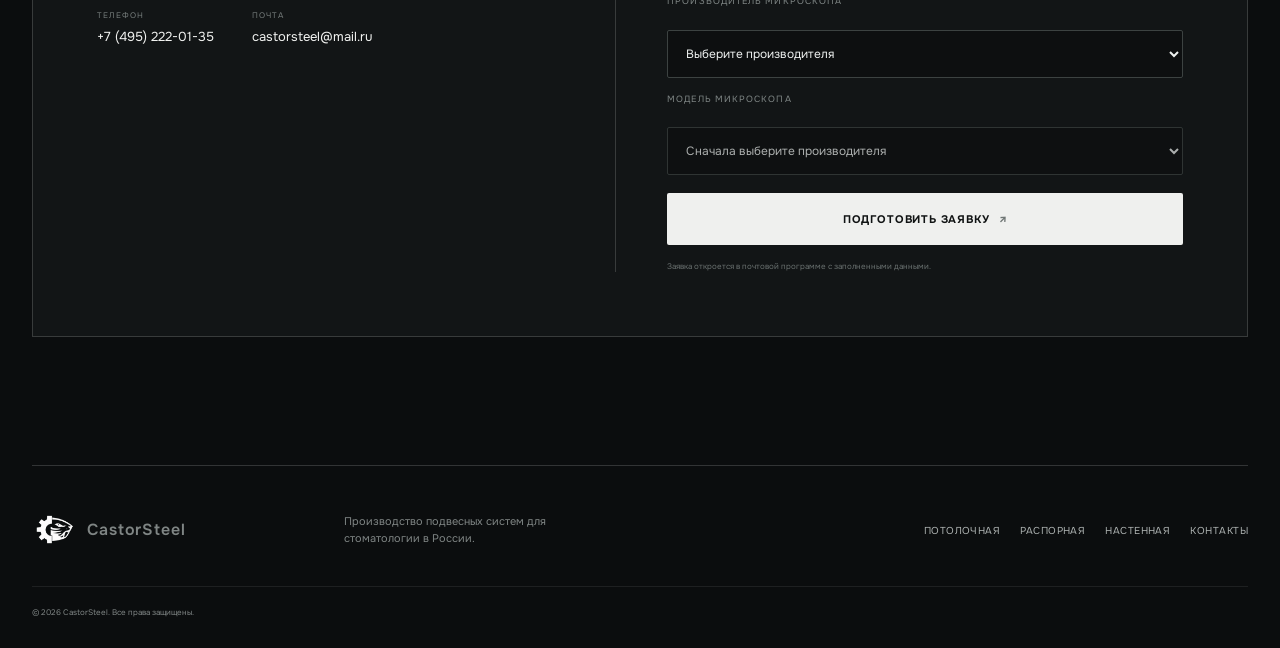
==== commit cc7d6cd3: "Редизайн" ====
--- a/index.html
+++ b/index.html
@@ -1,136 +1,182 @@
 <!doctype html>
 <html lang="ru">
+
 <head>
   <meta charset="utf-8">
   <meta name="viewport" content="width=device-width,initial-scale=1">
-  <meta name="description" content="CastorSteel — подвесные крепления стоматологических установок и операционных микроскопов.">
-  <title>CastorSteel — подвесные крепления для стоматологии</title>
+  <title>Системы крепления стоматологических микроскопов — CastorSteel</title>
+  <meta name="description" content="Системы крепления стоматологических микроскопов в Москве: потолочные, распорные и настенные. Проектирование, изготовление и монтаж под модель и кабинет.">
+  <meta name="robots" content="index,follow,max-image-preview:large">
+  <meta name="theme-color" content="#0b0f14">
+  <link rel="canonical" href="https://castor-steel.ru/">
+  <meta property="og:type" content="website">
+  <meta property="og:locale" content="ru_RU">
+  <meta property="og:site_name" content="CastorSteel">
+  <meta property="og:title" content="Системы крепления стоматологических микроскопов — CastorSteel">
+  <meta property="og:description" content="Проектирование, производство и монтаж потолочных, распорных и настенных систем для стоматологических микроскопов.">
+  <meta property="og:url" content="https://castor-steel.ru/">
+  <meta property="og:image" content="https://castor-steel.ru/assets/raspornaya.png">
+  <meta property="og:image:alt" content="Системы крепления стоматологического оборудования CastorSteel">
+  <meta name="twitter:card" content="summary_large_image">
+  <meta name="twitter:title" content="Системы крепления стоматологических микроскопов — CastorSteel">
+  <meta name="twitter:description" content="Крепление медицинского оборудования под заказ: проектирование, изготовление и монтаж.">
+  <meta name="twitter:image" content="https://castor-steel.ru/assets/raspornaya.png">
+  <script type="application/ld+json">{"@context":"https://schema.org","@graph":[{"@type":"Organization","@id":"https://castor-steel.ru/#organization","name":"CastorSteel","url":"https://castor-steel.ru/","logo":"https://castor-steel.ru/assets/logo-mark.png","email":"project@castorsteel.ru","telephone":"+7-495-120-44-85","description":"Проектирование и производство потолочных, распорных и настенных систем крепления для стоматологических микроскопов."},{"@type":"WebSite","@id":"https://castor-steel.ru/#website","url":"https://castor-steel.ru/","name":"CastorSteel","inLanguage":"ru-RU","publisher":{"@id":"https://castor-steel.ru/#organization"}},{"@type":"Service","name":"Крепления для стоматологических микроскопов","serviceType":"Проектирование, изготовление и монтаж креплений для стоматологического оборудования","provider":{"@id":"https://castor-steel.ru/#organization"},"areaServed":{"@type":"Country","name":"Россия"},"url":"https://castor-steel.ru/#solutions"}]}</script>
   <link rel="preconnect" href="https://fonts.googleapis.com">
   <link rel="preconnect" href="https://fonts.gstatic.com" crossorigin>
   <link href="https://fonts.googleapis.com/css2?family=Onest:wght@400;500;600;700&amp;display=swap" rel="stylesheet">
-  <link rel="stylesheet" href="styles.css?v=20260722-4">
+  <link rel="stylesheet" href="site.css?v=20260814-2">
   <script src="script.js" defer></script>
 </head>
-<body>
-<main>
-  <header class="nav-shell">
-    <a class="brand" href="#top" aria-label="CastorSteel — на главную">
-      <span class="brand-mark"><i></i><i></i><i></i></span>
-      <span>CASTOR<span>STEEL</span></span>
-    </a>
-    <nav aria-label="Основная навигация">
-      <a href="#solutions">Решения</a><a href="#engineering">Инженерия</a><a href="#process">Процесс</a>
+
+<body class="home-page">
+  <main>
+    <header class="nav-shell"><a class="brand" href="index.html" aria-label="CastorSteel — главная"><img src="assets/logo-mark.png" alt=""><span class="brand-name">CastorSteel</span></a>
+      <nav aria-label="Основная навигация"><a href="#solutions">Системы</a><a href="#engineering">Проектирование</a><a href="#process">Монтаж</a></nav><a class="nav-cta" href="#contact">Оставить заявку <span>↗</span></a>
+    </header>
+    <section class="hero" id="top">
+      <div class="hero-copy">
+        <div class="eyebrow"><span></span> Проектирование и монтаж в Москве</div>
+        <h1>Системы крепления<br> стоматологических микроскопов</h1>
+        <p>Проектируем и изготавливаем потолочные, распорные и настенные крепления для стоматологических микроскопов. Система рассчитывается под модель микроскопа, рабочую зону врача и конструкцию помещения.</p>
+        <div class="hero-actions"><a class="button primary" href="#solutions">Выбрать систему <span>↓</span></a><a class="text-link" href="#engineering">Как проектируем</a></div>
+      </div>
+      <figure class="hero-product">
+        <img src="assets/potolochnaya.webp" alt="Потолочная система CastorSteel со стоматологическим микроскопом" width="1254" height="1254">
+        <figcaption><span>CS / 01</span><b>Потолочная система</b><small>Проектируется под помещение и модель оборудования</small></figcaption>
+      </figure>
+      <div class="hero-status"><span class="status-line"></span>
+        <div><b>Полный цикл проекта</b><small>Замер · проектирование · изготовление · монтаж</small></div>
+      </div>
+    </section>
+    <nav class="numbers" aria-label="Типы систем">
+      <a href="potolochnaya-sistema/index.html"><strong>01</strong><span>Потолочная система</span><i>↗</i></a>
+      <a href="raspornaya-sistema/index.html"><strong>02</strong><span>Распорная система</span><i>↗</i></a>
+      <a href="nastennaya-sistema/index.html"><strong>03</strong><span>Настенная система</span><i>↗</i></a>
     </nav>
-    <a class="nav-cta" href="#contact">Обсудить проект <span>↗</span></a>
-  </header>
+    <section class="section solutions" id="solutions">
+      <div class="section-head">
+        <div>
+          <div class="eyebrow"><span></span> Подвесные системы для стоматологии</div>
+          <h2>Потолочные, распорные<br><em>и настенные системы</em></h2>
+        </div>
+        <p>Тип крепления выбирается после обследования основания, расчёта нагрузки и анализа эргономики стоматологического кабинета.</p>
+      </div>
+      <div class="product-grid three">
+        <article class="product-card glass">
+          <div class="product-visual"><img src="assets/potolochnaya.webp" alt="Потолочное крепление стоматологического микроскопа" loading="lazy" width="1254" height="1254"><span class="product-index">01</span></div>
+          <div class="product-content">
+            <h3>Потолочная система</h3>
+            <p>Потолочное крепление микроскопа к несущему перекрытию или рассчитанной закладной с предусмотренным маршрутом коммуникаций.</p><a href="potolochnaya-sistema/index.html">Потолочное крепление микроскопа <span>↗</span></a>
+          </div>
+        </article>
+        <article class="product-card glass">
+          <div class="product-visual"><img src="assets/raspornaya.webp" alt="Распорная стойка для стоматологического микроскопа" loading="lazy" width="1254" height="1254"><span class="product-index">02</span></div>
+          <div class="product-content">
+            <h3>Распорная система</h3>
+            <p>Распорная стойка для микроскопа устанавливается между полом и перекрытием после обследования обеих опорных поверхностей.</p><a href="raspornaya-sistema/index.html">Распорная стойка для микроскопа <span>↗</span></a>
+          </div>
+        </article>
+        <article class="product-card glass">
+          <div class="product-visual"><img src="assets/nastennaya.webp" alt="Настенное крепление стоматологического микроскопа" loading="lazy" width="1254" height="1254"><span class="product-index">03</span></div>
+          <div class="product-content">
+            <h3>Настенная система</h3>
+            <p>Настенный кронштейн для микроскопа с расчётом несущего основания, необходимого вылета и рабочей зоны врача.</p><a href="nastennaya-sistema/index.html">Настенное крепление микроскопа <span>↗</span></a>
+          </div>
+        </article>
+      </div>
+    </section>
+    <section class="section selection-guide" aria-labelledby="selection-title">
+      <div class="selection-intro">
+        <div class="eyebrow"><span></span> Выбор способа установки</div>
+        <h2 id="selection-title">Как выбрать крепление<br><em>для микроскопа</em></h2>
+        <p>Способ монтажа выбирают не только по свободному месту. Инженер сопоставляет конструкцию пола, стены и перекрытия с положением кресла, рабочей траекторией микроскопа и возможностью проложить коммуникации.</p>
+      </div>
+      <div class="selection-list">
+        <a href="potolochnaya-sistema/index.html"><span>01</span><div><h3>Потолочное крепление</h3><p>Освобождает пол и размещает подвес над рабочей зоной. Требует доступного несущего перекрытия или индивидуально рассчитанной закладной под микроскоп.</p></div><i>↗</i></a>
+        <a href="raspornaya-sistema/index.html"><span>02</span><div><h3>Распорная стойка</h3><p>Формирует отдельную вертикальную опору между полом и потолком. Применимость определяется после проверки двух оснований и геометрии кабинета.</p></div><i>↗</i></a>
+        <a href="nastennaya-sistema/index.html"><span>03</span><div><h3>Настенный кронштейн</h3><p>Не занимает площадь пола и позволяет предусмотреть парковочное положение у стены. Основание и вылет кронштейна рассчитываются под конкретный микроскоп.</p></div><i>↗</i></a>
+      </div>
+    </section>
+    <section class="engineering" id="engineering">
+      <div class="engineering-copy">
+        <div class="eyebrow"><span></span> Проектирование креплений для медицинского оборудования</div>
+        <h2>Проектирование крепления<br><em>и рабочей зоны</em></h2>
+        <p>До изготовления определяем способ установки, выполняем расчёт нагрузки на перекрытие, стену или распорную конструкцию и согласуем положение микроскопа. Грузоподъёмность, вылет и закладная под стоматологический микроскоп рассчитываются индивидуально под модель микроскопа и помещение.</p>
+        <div class="feature-list">
+          <div><b>01</b><span><strong>Обследование основания</strong><small>Проверяем доступные данные о стенах, полу, перекрытии и потолке</small></span></div>
+          <div><b>02</b><span><strong>Скрытая прокладка коммуникаций</strong><small>Маршрут кабелей предусматривается в проекте, если это допускает помещение</small></span></div>
+          <div><b>03</b><span><strong>Эргономика кабинета</strong><small>Учитываем кресло, врача, ассистента и перемещение оборудования</small></span></div>
+        </div>
+      </div>
+      <figure class="engineering-art"><img src="assets/microscope-mount.webp" alt="Шарнирная потолочная система с микроскопом" loading="lazy" width="1000" height="1000"><figcaption><span>Конфигурация системы</span><small>Геометрия крепления определяется после обследования помещения</small></figcaption></figure>
+    </section>
+    <section class="section process" id="process">
+      <div class="section-head compact">
+        <div>
+          <div class="eyebrow"><span></span> Установка стоматологического микроскопа</div>
+          <h2>Монтаж крепления:<br><em>от замера до установки</em></h2>
+        </div>
+        <p>Монтаж оборудования в стоматологической клинике начинается с проверки исходных данных.</p>
+      </div>
+      <div class="timeline">
+        <article><span>01</span><i></i>
+          <h3>Замер</h3>
+          <p>Изучаем помещение, основание, потолок и рабочий сценарий.</p>
+        </article>
+        <article><span>02</span><i></i>
+          <h3>Проект</h3>
+          <p>Рассчитываем конструкцию и согласуем положение оборудования.</p>
+        </article>
+        <article><span>03</span><i></i>
+          <h3>Изготовление</h3>
+          <p>Производим крепление для выбранной модели микроскопа.</p>
+        </article>
+        <article><span>04</span><i></i>
+          <h3>Монтаж</h3>
+          <p>Устанавливаем систему и проверяем её в рабочей зоне.</p>
+        </article>
+      </div>
+    </section>
+    <section class="contact section" id="contact">
+      <div class="contact-panel glass">
+        <div class="contact-copy">
+          <div class="eyebrow"><span></span> Заявка на проект</div>
+          <h2>Подберём систему<br><em>под вашу клинику</em></h2>
+          <p>Укажите систему и микроскоп. Инженер уточнит конструкцию помещения и исходные данные для проектирования.</p>
+          <address class="contact-meta"><span><small>Телефон</small><a href="tel:+74951204485">+7 (495) 222-01-35</a></span><span><small>Почта</small><a href="mailto:castorsteel@mail.ru">castorsteel@mail.ru</a></span></address>
+        </div>
+        <form id="request-form"><label for="client-name">Имя клиента</label><input id="client-name" name="name" autocomplete="name" required><label for="client-phone">Телефон</label><input id="client-phone" name="phone" type="tel" autocomplete="tel" required><label for="solution">Тип системы</label><select id="solution" name="solution" required>
+            <option value="" disabled selected>Выберите систему</option>
+            <option>Потолочная система</option>
+            <option>Распорная система</option>
+            <option>Настенная система</option>
+          </select><label for="manufacturer">Производитель микроскопа</label><select id="manufacturer" name="manufacturer" required>
+            <option value="" disabled selected>Выберите производителя</option>
+            <option value="zeiss">ZEISS</option>
+            <option value="leica">Leica Microsystems</option>
+            <option value="cjoptik">CJ-Optik</option>
+            <option value="zumax">Zumax</option>
+            <option value="labomed">Labomed</option>
+            <option value="global">Global Surgical</option>
+            <option value="other">Другой производитель</option>
+          </select>
+          <div class="form-field" id="other-manufacturer-wrap" hidden><label for="other-manufacturer">Название производителя</label><input id="other-manufacturer" name="otherManufacturer" disabled></div><label for="model">Модель микроскопа</label><select id="model" name="model" required disabled>
+            <option value="" disabled selected>Сначала выберите производителя</option>
+          </select>
+          <div class="form-field" id="other-model-wrap" hidden><label for="other-model">Название модели</label><input id="other-model" name="otherModel" disabled></div><button class="button primary" type="submit">Подготовить заявку <span>↗</span></button><small>Заявка откроется в почтовой программе с заполненными данными.</small>
+        </form>
+        <div class="success hidden" id="form-success"><span>✓</span>
+          <h3>Заявка подготовлена</h3>
+          <p>Открывается почтовая программа с заполненными данными.</p><button type="button" id="form-reset">Вернуться к форме</button>
+        </div>
+      </div>
+    </section>
+    <footer class="site-footer"><a class="brand" href="index.html" aria-label="CastorSteel — главная"><img src="assets/logo-mark.png" alt=""><span class="brand-name">CastorSteel</span></a>
+      <p>Производство подвесных систем для стоматологии в России.</p>
+      <div class="systems-nav"><a href="potolochnaya-sistema/index.html">Потолочная</a><a href="raspornaya-sistema/index.html">Распорная</a><a href="nastennaya-sistema/index.html">Настенная</a><a href="#contact">Контакты</a></div><small>© 2026 CastorSteel. Все права защищены.</small>
+    </footer>
+  </main>
+</body>
 
-  <section class="hero" id="top">
-    <div class="hero-image" role="img" aria-label="Подвесные металлические крепления стоматологической установки и микроскопа"></div>
-    <div class="hero-grid"></div>
-    <div class="hero-copy">
-      <div class="eyebrow"><span></span> Инженерные системы для стоматологии</div>
-      <h1>Больше свободы.<br>Точнее <em>движение.</em></h1>
-      <p>Подвесные крепления для стоматологических установок и микроскопов — спроектированы под вашу клинику, оборудование и стиль работы.</p>
-      <div class="hero-actions">
-        <a class="button primary" href="#solutions">Выбрать решение <span>↓</span></a>
-        <a class="text-link" href="#engineering"><i>▶</i> Как это работает</a>
-      </div>
-    </div>
-    <div class="hero-status glass"><span class="pulse"></span><div><b>Сделано в России</b><small>Проектирование · производство · монтаж</small></div></div>
-    <div class="scroll-note">SCROLL <span>⌄</span></div>
-  </section>
-
-  <section class="numbers" aria-label="Ключевые показатели">
-    <div><strong>360°</strong><span>Свобода вращения</span></div>
-    <div><strong>0,5 мм</strong><span>Точность позиционирования</span></div>
-    <div><strong>85 кг</strong><span>Рабочая нагрузка</span></div>
-    <div><strong>5 лет</strong><span>Гарантия на конструкцию</span></div>
-  </section>
-
-  <section class="section solutions" id="solutions">
-    <div class="section-head">
-      <div><div class="eyebrow"><span></span> Линейка решений</div><h2>Техника остается<br><em>в невесомости</em></h2></div>
-      <p>Каждая система создается вокруг реального рабочего процесса — без универсальных компромиссов.</p>
-    </div>
-    <div class="product-grid">
-      <article class="product-card glass">
-        <div class="product-visual"><img src="assets/dental-mount.webp" alt="Крепление стоматологической установки"><span class="product-index">01</span><span class="product-badge">Серийное решение</span></div>
-        <div class="product-content">
-          <h3>Крепление стоматологической установки</h3>
-          <p>Освобождает рабочую зону и дает врачу плавный доступ к инструментам с любой стороны кресла.</p>
-          <div class="spec-row"><span>Нагрузка до 85 кг</span><span>Радиус до 2100 мм</span><span>Поворот 360°</span></div>
-          <a href="#contact">Получить спецификацию <span>↗</span></a>
-        </div>
-      </article>
-      <article class="product-card glass">
-        <div class="product-visual"><img src="assets/microscope-mount.webp" alt="Крепление операционного микроскопа"><span class="product-index">02</span><span class="product-badge">Серийное решение</span></div>
-        <div class="product-content">
-          <h3>Крепление операционного микроскопа</h3>
-          <p>Точная балансировка оптики, мягкая фиксация в любой точке и скрытая прокладка коммуникаций.</p>
-          <div class="spec-row"><span>Нагрузка до 55 кг</span><span>Точность 0,5 мм</span><span>Поворот 360°</span></div>
-          <a href="#contact">Получить спецификацию <span>↗</span></a>
-        </div>
-      </article>
-    </div>
-  </section>
-
-  <section class="engineering" id="engineering">
-    <div class="engineering-glow"></div>
-    <div class="engineering-copy">
-      <div class="eyebrow"><span></span> Инженерия движения</div>
-      <h2>Уверенная фиксация.<br><em>Плавность без усилий.</em></h2>
-      <p>Внутренняя архитектура рычагов распределяет нагрузку по всей кинематической цепи. Оборудование движется легко и останавливается точно там, где нужно врачу.</p>
-      <div class="feature-list">
-        <div><b>01</b><span><strong>Сбалансированная кинематика</strong><small>Плавный ход без рывков и обратного хода</small></span></div>
-        <div><b>02</b><span><strong>Скрытые коммуникации</strong><small>Кабели и магистрали защищены внутри конструкции</small></span></div>
-        <div><b>03</b><span><strong>Адаптация под перекрытие</strong><small>Индивидуальный закладной элемент и расчет нагрузки</small></span></div>
-      </div>
-    </div>
-    <div class="engineering-art" aria-hidden="true">
-      <div class="orbit one"></div><div class="orbit two"></div><div class="orbit three"></div>
-      <div class="core"><span>≤ 0,5<small>ММ</small></span></div>
-      <span class="callout c1">Балансировка</span><span class="callout c2">Точность</span><span class="callout c3">Жесткость</span>
-    </div>
-  </section>
-
-  <section class="section process" id="process">
-    <div class="section-head compact">
-      <div><div class="eyebrow"><span></span> От идеи до монтажа</div><h2>Один партнер.<br><em>Весь проект.</em></h2></div>
-      <p>Берем на себя техническую ответственность на каждом этапе.</p>
-    </div>
-    <div class="timeline">
-      <article><span>01</span><i></i><h3>Замер</h3><p>Инженер оценивает перекрытие, высоту потолка и рабочие сценарии врача.</p></article>
-      <article><span>02</span><i></i><h3>Проект</h3><p>Готовим схему монтажа, расчет нагрузок и конфигурацию под ваше оборудование.</p></article>
-      <article><span>03</span><i></i><h3>Производство</h3><p>Изготавливаем систему и проверяем каждый узел под рабочей нагрузкой.</p></article>
-      <article><span>04</span><i></i><h3>Монтаж</h3><p>Устанавливаем, балансируем и передаем комплект исполнительной документации.</p></article>
-    </div>
-  </section>
-
-  <section class="contact section" id="contact">
-    <div class="contact-panel glass">
-      <div class="contact-copy">
-        <div class="eyebrow"><span></span> Начнем с вашей задачи</div>
-        <h2>Спроектируем систему<br><em>под вашу клинику</em></h2>
-        <p>Оставьте контакты — инженер свяжется с вами, уточнит оборудование и подготовит предварительную конфигурацию.</p>
-        <div class="contact-meta"><span><small>Телефон</small>+7 (495) 120-44-85</span><span><small>Почта</small>project@castorsteel.ru</span></div>
-      </div>
-      <form id="request-form">
-        <label>Ваше имя<input name="name" placeholder="Как к вам обращаться" required></label>
-        <label>Телефон<input name="phone" type="tel" placeholder="+7 (___) ___-__-__" required></label>
-        <label>Что нужно подвесить<select name="solution" required><option value="" disabled selected>Выберите решение</option><option>Стоматологическую установку</option><option>Операционный микроскоп</option><option>Оба типа оборудования</option></select></label>
-        <button class="button primary" type="submit">Отправить заявку <span>↗</span></button>
-        <small>Заявка откроется в вашей почтовой программе. Для автоматической отправки подключите форму к серверу или CRM.</small>
-      </form>
-      <div class="success hidden" id="form-success"><span>✓</span><h3>Заявка подготовлена</h3><p>Откроется почтовая программа с заполненными данными.</p><button type="button" id="form-reset">Вернуться к форме</button></div>
-    </div>
-  </section>
-
-  <footer>
-    <a class="brand" href="#top"><span class="brand-mark"><i></i><i></i><i></i></span><span>CASTOR<span>STEEL</span></span></a>
-    <p>Подвесные инженерные системы для современной стоматологии.</p>
-    <div><a href="#solutions">Решения</a><a href="#engineering">Инженерия</a><a href="#contact">Контакты</a></div>
-    <small>© 2026 CastorSteel. Все права защищены.</small>
-  </footer>
-</main>
-</body>
 </html>
--- a/site.css
+++ b/site.css
@@ -0,0 +1,420 @@
+:root {
+  --bg: #0b0d0e;
+  --surface: #121516;
+  --surface-2: #181b1c;
+  --paper: #e8e7e3;
+  --ink: #f2f3f1;
+  --ink-dark: #151818;
+  --muted: #9ca2a2;
+  --muted-dark: #5d6464;
+  --line: rgba(255, 255, 255, .16);
+  --line-dark: rgba(18, 22, 22, .2);
+  --accent: #dfe3e2;
+  --container: 1400px;
+  --gutter: clamp(18px, 4vw, 32px);
+  --font: "Onest", "Segoe UI", Arial, sans-serif;
+}
+
+*, *::before, *::after { box-sizing: border-box; }
+html { scroll-behavior: smooth; }
+body {
+  margin: 0;
+  overflow-x: hidden;
+  background: var(--bg);
+  color: var(--ink);
+  font-family: var(--font);
+  font-size: 16px;
+  line-height: 1.5;
+  font-synthesis: none;
+  text-rendering: optimizeLegibility;
+  -webkit-font-smoothing: antialiased;
+}
+main { display: block; min-height: 100vh; }
+a { color: inherit; text-decoration: none; }
+img { max-width: 100%; }
+button, input, select { font: inherit; }
+button, a, input, select, summary { -webkit-tap-highlight-color: transparent; }
+:focus-visible { outline: 2px solid #fff; outline-offset: 4px; }
+.hidden, .form-field[hidden] { display: none !important; }
+
+.nav-shell {
+  position: absolute;
+  z-index: 20;
+  top: 0;
+  left: 50%;
+  transform: translateX(-50%);
+  width: min(var(--container), calc(100% - 2 * var(--gutter)));
+  height: 88px;
+  display: flex;
+  align-items: center;
+  justify-content: space-between;
+  gap: 28px;
+  border-bottom: 1px solid rgba(255, 255, 255, .24);
+}
+.brand { display: inline-flex; align-items: center; gap: 11px; flex: 0 0 auto; }
+.brand img { display: block; width: 44px; height: 44px; object-fit: contain; }
+.brand-name { font-size: 16px; font-weight: 600; letter-spacing: .055em; }
+.nav-shell nav { display: flex; align-items: center; gap: clamp(24px, 3vw, 40px); color: #b8bdbc; font-size: 13px; }
+.nav-shell nav a, .systems-nav a { transition: color .2s ease; }
+.nav-shell nav a:hover, .systems-nav a:hover { color: #fff; }
+.nav-cta {
+  min-height: 42px;
+  padding: 0 17px;
+  display: inline-flex;
+  align-items: center;
+  justify-content: center;
+  flex: 0 0 auto;
+  border: 1px solid rgba(255, 255, 255, .38);
+  border-radius: 2px;
+  font-size: 11px;
+  font-weight: 600;
+  letter-spacing: .07em;
+  text-transform: uppercase;
+  transition: background .2s ease, color .2s ease;
+}
+.nav-cta span { margin-left: 8px; color: #a8aead; }
+.nav-cta:hover { background: #f2f3f1; color: var(--ink-dark); }
+
+.eyebrow {
+  display: flex;
+  align-items: center;
+  gap: 11px;
+  color: #aeb4b3;
+  font-size: 10px;
+  font-weight: 600;
+  letter-spacing: .16em;
+  line-height: 1.4;
+  text-transform: uppercase;
+}
+.eyebrow span { width: 28px; height: 1px; flex: 0 0 auto; background: currentColor; }
+h1, h2, h3, p { overflow-wrap: break-word; }
+h1, h2 { margin: 24px 0; font-weight: 500; letter-spacing: -.045em; line-height: 1.02; }
+h1 { font-size: clamp(50px, 5.3vw, 72px); }
+h2 { font-size: clamp(38px, 4vw, 54px); }
+h3 { margin: 0; font-size: 20px; line-height: 1.25; font-weight: 500; }
+h1 em, h2 em { color: #9fa5a4; font-style: normal; }
+
+.button {
+  min-height: 52px;
+  padding: 0 23px;
+  display: inline-flex;
+  align-items: center;
+  justify-content: center;
+  border: 1px solid transparent;
+  border-radius: 2px;
+  cursor: pointer;
+  font-size: 11px;
+  font-weight: 700;
+  letter-spacing: .075em;
+  text-transform: uppercase;
+  transition: background .2s ease, transform .2s ease;
+}
+.button.primary { background: #eff0ee; color: #111414; }
+.button.primary:hover { background: #fff; transform: translateY(-1px); }
+.button span { margin-left: 9px; color: #6f7675; }
+.text-link { padding-bottom: 5px; border-bottom: 1px solid #747a79; color: #d4d7d6; font-size: 13px; }
+
+/* Home */
+.hero {
+  width: 100%;
+  min-height: 820px;
+  margin: 0 auto;
+  padding: 130px max(var(--gutter), calc((100% - var(--container)) / 2)) 72px;
+  display: grid;
+  grid-template-columns: minmax(0, 1fr) minmax(0, 1.12fr);
+  grid-template-areas: "copy media" "status media";
+  gap: 36px clamp(48px, 6vw, 96px);
+  align-items: center;
+}
+.hero-copy { grid-area: copy; align-self: end; max-width: 620px; }
+.hero-copy h1 {
+  margin: 28px 0;
+  overflow-wrap: normal;
+  word-break: normal;
+  hyphens: none;
+  font-size: clamp(50px, 4.8vw, 68px);
+}
+.hero-copy > p { max-width: 535px; margin: 0; color: #b2b8b7; font-size: 17px; line-height: 1.7; }
+.hero-actions { margin-top: 36px; display: flex; align-items: center; gap: 30px; }
+.hero-product { grid-area: media; position: relative; align-self: center; width: 100%; min-height: 0; aspect-ratio: 1; margin: 0; overflow: hidden; background: #d3d0cc; }
+.hero-product img { display: block; width: 100%; height: 100%; min-height: 0; object-fit: cover; object-position: center 38%; }
+.hero-product figcaption {
+  position: absolute;
+  inset: auto 0 0;
+  padding: 48px 24px 21px;
+  display: grid;
+  grid-template-columns: 64px 1fr;
+  gap: 5px 18px;
+  background: linear-gradient(0deg, rgba(7, 9, 9, .9), transparent);
+}
+.hero-product figcaption span { grid-row: 1 / 3; color: #aeb4b3; font-size: 10px; letter-spacing: .15em; }
+.hero-product figcaption b { font-size: 12px; letter-spacing: .09em; text-transform: uppercase; }
+.hero-product figcaption small { color: #b5bab9; font-size: 11px; }
+.hero-status { grid-area: status; align-self: start; display: flex; align-items: center; gap: 13px; }
+.hero-status .status-line { width: 34px; height: 1px; background: #777d7c; }
+.hero-status b, .hero-status small { display: block; }
+.hero-status b { font-size: 10px; letter-spacing: .08em; text-transform: uppercase; }
+.hero-status small { margin-top: 4px; color: #7f8584; font-size: 10px; }
+
+.numbers {
+  width: min(var(--container), calc(100% - 2 * var(--gutter)));
+  margin: 0 auto;
+  display: grid;
+  grid-template-columns: repeat(3, 1fr);
+  border-block: 1px solid var(--line);
+}
+.numbers a {
+  min-width: 0;
+  min-height: 90px;
+  padding: 0 24px;
+  display: grid;
+  grid-template-columns: 42px minmax(0, 1fr) auto;
+  align-items: center;
+  border-right: 1px solid var(--line);
+  transition: background .2s ease;
+}
+.numbers a:last-child { border-right: 0; }
+.numbers a:hover { background: var(--surface); }
+.numbers strong { color: #747a79; font-size: 10px; }
+.numbers span { font-size: 12px; }
+.numbers i { color: #858b8a; font-style: normal; }
+
+.section { width: min(var(--container), calc(100% - 2 * var(--gutter))); margin: 0 auto; padding: 128px 0; }
+.section-head { margin-bottom: 54px; display: grid; grid-template-columns: minmax(0, 1fr) 380px; gap: 64px; align-items: end; }
+.section-head h2 { margin-bottom: 0; }
+.section-head > p { margin: 0 0 4px; color: var(--muted); font-size: 15px; line-height: 1.75; }
+.product-grid.three { display: grid; grid-template-columns: 1.16fr .92fr .92fr; gap: 1px; padding: 1px; background: var(--line); }
+.product-card { min-width: 0; overflow: hidden; background: #101314; }
+.product-visual { position: relative; height: 430px; overflow: hidden; background: #d1ceca; }
+.product-visual img { display: block; width: 100%; height: 100%; object-fit: cover; transition: transform .45s ease; }
+.product-card:hover .product-visual img { transform: scale(1.018); }
+.product-index { position: absolute; top: 14px; left: 14px; padding: 7px 9px; background: #111414; color: #fff; font-size: 10px; }
+.product-content { min-height: 222px; padding: 27px; display: flex; flex-direction: column; border-top: 1px solid var(--line); }
+.product-content p { margin: 13px 0 22px; color: var(--muted); font-size: 13px; line-height: 1.7; }
+.product-content a { margin-top: auto; color: #d9dcdb; font-size: 10px; font-weight: 700; letter-spacing: .075em; text-transform: uppercase; }
+.product-content a span { margin-left: 7px; color: #8d9392; }
+
+.selection-guide { padding-top: 12px; display: grid; grid-template-columns: minmax(0, .8fr) minmax(560px, 1.2fr); gap: clamp(60px, 8vw, 130px); align-items: start; }
+.selection-intro { position: sticky; top: 32px; }
+.selection-intro > p { max-width: 500px; margin: 0; color: var(--muted); font-size: 15px; line-height: 1.8; }
+.selection-list { border-top: 1px solid var(--line); }
+.selection-list > a { min-width: 0; padding: 27px 0; display: grid; grid-template-columns: 38px minmax(0, 1fr) auto; gap: 18px; border-bottom: 1px solid var(--line); }
+.selection-list > a > span { padding-top: 4px; color: #757c7b; font-size: 10px; }
+.selection-list h3 { font-size: 18px; }
+.selection-list p { max-width: 600px; margin: 11px 0 0; color: var(--muted); font-size: 13px; line-height: 1.7; }
+.selection-list i { color: #858b8a; font-style: normal; transition: transform .2s ease; }
+.selection-list a:hover i { transform: translate(2px, -2px); }
+
+.engineering {
+  min-height: 760px;
+  padding: 110px max(var(--gutter), calc((100% - var(--container)) / 2));
+  display: grid;
+  grid-template-columns: .9fr 1.1fr;
+  gap: clamp(60px, 7vw, 112px);
+  align-items: center;
+  background: var(--paper);
+  color: var(--ink-dark);
+}
+.engineering-copy { max-width: 570px; }
+.engineering .eyebrow { color: #555c5b; }
+.engineering h2 em { color: #747a79; }
+.engineering-copy > p { margin: 0; color: var(--muted-dark); font-size: 15px; line-height: 1.8; }
+.feature-list { margin-top: 34px; border-top: 1px solid var(--line-dark); }
+.feature-list > div { padding: 18px 0; display: grid; grid-template-columns: 28px 1fr; gap: 14px; border-bottom: 1px solid var(--line-dark); }
+.feature-list b { color: #747a79; font-size: 10px; }
+.feature-list strong, .feature-list small { display: block; }
+.feature-list strong { font-size: 12px; letter-spacing: .045em; text-transform: uppercase; }
+.feature-list small { margin-top: 5px; color: #626968; font-size: 12px; line-height: 1.5; }
+.engineering-art { margin: 0; background: #06101a; }
+.engineering-art img { display: block; width: 100%; aspect-ratio: 1; object-fit: cover; }
+.engineering-art figcaption { padding: 17px 20px; display: grid; grid-template-columns: 1fr 1fr; gap: 20px; border-top: 1px solid rgba(255,255,255,.18); color: #e4e7e6; }
+.engineering-art figcaption span { font-size: 10px; letter-spacing: .1em; text-transform: uppercase; }
+.engineering-art figcaption small { color: #9da3a2; font-size: 10px; line-height: 1.5; }
+
+.section-head.compact { margin-bottom: 64px; }
+.timeline { display: grid; grid-template-columns: repeat(4, minmax(0, 1fr)); }
+.timeline article { position: relative; min-width: 0; padding: 29px 28px 0 0; border-top: 1px solid var(--line); }
+.timeline article > span { position: absolute; top: -27px; color: #747a79; font-size: 10px; }
+.timeline i { position: absolute; top: -4px; left: 0; width: 8px; height: 8px; display: block; background: #d7dbda; box-shadow: 0 0 0 6px var(--bg); }
+.timeline h3 { font-size: 15px; letter-spacing: .05em; text-transform: uppercase; }
+.timeline p { max-width: 240px; margin: 12px 0 0; color: #8f9594; font-size: 13px; line-height: 1.7; }
+
+.contact { padding-top: 28px; }
+.contact-panel { width: 100%; padding: clamp(38px, 5vw, 64px); display: grid; grid-template-columns: minmax(0, .86fr) minmax(360px, 1.14fr); gap: clamp(48px, 7vw, 96px); background: var(--surface); border: 1px solid var(--line); }
+.contact-copy { min-width: 0; }
+.contact h2 { max-width: 500px; font-size: clamp(38px, 4vw, 52px); }
+.contact-copy > p { max-width: 450px; margin: 0; color: var(--muted); font-size: 14px; line-height: 1.75; }
+.contact-meta { margin-top: 38px; display: grid; grid-template-columns: max-content minmax(0, 1fr); gap: 22px 38px; font-style: normal; }
+.contact-meta small, .contact-meta a { display: block; }
+.contact-meta small { margin-bottom: 6px; color: #777e7d; font-size: 8px; letter-spacing: .13em; text-transform: uppercase; }
+.contact-meta a { white-space: nowrap; font-size: 13px; }
+form { min-width: 0; display: flex; flex-direction: column; gap: 15px; }
+.contact form { padding-left: clamp(28px, 4vw, 56px); border-left: 1px solid var(--line); }
+form label { color: #818887; font-size: 9px; letter-spacing: .12em; text-transform: uppercase; }
+input, select { width: 100%; min-height: 48px; margin-top: 6px; padding: 12px 14px; border: 1px solid #3c4241; border-radius: 2px; outline: 0; background: #0d0f10; color: #edf0ef; font-size: 12px; }
+input:focus, select:focus { border-color: #e0e3e2; }
+.contact form .button { width: 100%; margin-top: 3px; }
+.contact form > small { color: #69706f; font-size: 8px; line-height: 1.5; }
+.success { min-height: 360px; display: flex; flex-direction: column; align-items: center; justify-content: center; text-align: center; }
+.success > span { width: 54px; height: 54px; display: grid; place-items: center; border: 1px solid var(--line); }
+.success h3 { margin: 18px 0 8px; }
+.success p { color: var(--muted); }
+.success button { border: 0; background: none; color: #d9dcdb; cursor: pointer; text-decoration: underline; }
+
+.site-footer {
+  width: min(var(--container), calc(100% - 2 * var(--gutter)));
+  margin: 0 auto;
+  padding: 42px 0 30px;
+  display: grid;
+  grid-template-columns: minmax(190px, .8fr) minmax(240px, 1fr) minmax(400px, 1.5fr);
+  align-items: center;
+  gap: 34px;
+  border-top: 1px solid var(--line);
+  color: #7f8584;
+}
+.site-footer p { max-width: 280px; margin: 0; font-size: 11px; line-height: 1.55; }
+.systems-nav { display: flex; flex-wrap: wrap; justify-content: flex-end; gap: 20px; }
+.systems-nav a { color: #aeb3b2; font-size: 10px; letter-spacing: .045em; text-transform: uppercase; white-space: nowrap; }
+.site-footer > small { grid-column: 1 / -1; padding-top: 19px; border-top: 1px solid rgba(255,255,255,.08); font-size: 8px; }
+
+/* Product pages */
+.page-main { padding-top: 88px; }
+.page-main .nav-shell { position: absolute; }
+.breadcrumbs { width: min(var(--container), calc(100% - 2 * var(--gutter))); margin: 0 auto; padding: 24px 0 0; color: #777e7d; font-size: 11px; }
+.breadcrumbs ol { margin: 0; padding: 0; display: flex; flex-wrap: wrap; gap: 8px; list-style: none; }
+.breadcrumbs li + li::before { content: "›"; margin-right: 8px; }
+.breadcrumbs a:hover { color: #fff; }
+.system-hero {
+  width: min(var(--container), calc(100% - 2 * var(--gutter)));
+  margin: 0 auto;
+  padding: 58px 0 110px;
+  display: grid;
+  grid-template-columns: repeat(2, minmax(0, 1fr));
+  gap: clamp(50px, 6vw, 90px);
+  align-items: center;
+}
+.system-hero > div { min-width: 0; }
+.system-hero h1 { max-width: 670px; margin: 27px 0; font-size: clamp(46px, 4.8vw, 66px); }
+.system-hero p { max-width: 580px; margin: 0; color: #a7adac; font-size: 16px; line-height: 1.75; }
+.system-hero .button { margin-top: 34px; }
+.system-hero > img { display: block; width: 100%; aspect-ratio: 1; object-fit: cover; background: #d1ceca; }
+.content-section { width: min(1240px, calc(100% - 2 * var(--gutter))); margin: 0 auto; padding: 100px 0; }
+.content-section h2 { max-width: 820px; margin-bottom: 44px; }
+.info-grid { display: grid; grid-template-columns: repeat(3, minmax(0, 1fr)); border: 1px solid var(--line); }
+.info-card { min-width: 0; min-height: 230px; padding: 30px; border-right: 1px solid var(--line); background: var(--surface); }
+.info-card:last-child { border-right: 0; }
+.info-card h3 { font-size: 18px; }
+.info-card p { margin: 16px 0 0; color: var(--muted); font-size: 13px; line-height: 1.75; }
+.prose > p { max-width: 780px; margin: 0 0 20px; color: #a8aead; font-size: 16px; line-height: 1.85; }
+.product-page #requirements { position: relative; padding-block: 110px; background: var(--paper); color: var(--ink-dark); box-shadow: 0 0 0 100vmax var(--paper); clip-path: inset(0 -100vmax); }
+.product-page #requirements .eyebrow { color: #555c5b; }
+.product-page #requirements > p { color: var(--muted-dark); }
+.steps-grid { display: grid; grid-template-columns: repeat(4, minmax(0, 1fr)); border-block: 1px solid var(--line); }
+.steps-grid article { min-width: 0; min-height: 220px; padding: 25px 25px 25px 0; }
+.steps-grid article + article { padding-left: 25px; border-left: 1px solid var(--line); }
+.steps-grid span { color: #777e7d; font-size: 10px; }
+.steps-grid h3 { margin-top: 32px; font-size: 15px; letter-spacing: .045em; text-transform: uppercase; }
+.steps-grid p { margin: 12px 0 0; color: var(--muted); font-size: 13px; line-height: 1.7; }
+.faq-list details { border-bottom: 1px solid var(--line); }
+.faq-list summary { position: relative; padding: 23px 44px 23px 0; cursor: pointer; font-size: 16px; font-weight: 500; list-style: none; }
+.faq-list summary::-webkit-details-marker { display: none; }
+.faq-list summary::after { content: "+"; position: absolute; right: 4px; color: #8e9493; font-size: 20px; font-weight: 400; }
+.faq-list details[open] summary::after { content: "−"; }
+.faq-list details p { max-width: 760px; margin: -4px 0 24px; color: var(--muted); font-size: 14px; line-height: 1.75; }
+.page-cta { margin-bottom: 98px; padding: clamp(40px, 6vw, 72px); display: grid; grid-template-columns: minmax(0, 1fr) auto; gap: 18px 50px; align-items: center; border: 1px solid var(--line); background: var(--surface); }
+.page-cta h2 { margin: 0; font-size: clamp(34px, 3.6vw, 48px); }
+.page-cta p { margin: 0; color: var(--muted); }
+.page-cta .button { grid-column: 2; grid-row: 1 / 3; }
+.content-section > .page-cta + h2 { margin-bottom: 34px; font-size: 30px; letter-spacing: -.03em; }
+.related-links { display: grid; grid-template-columns: 1fr 1fr; border: 1px solid var(--line); }
+.related-links a { min-height: 86px; padding: 0 24px; display: flex; align-items: center; border-right: 1px solid var(--line); color: #d5d8d7; font-size: 13px; transition: background .2s ease; }
+.related-links a:last-child { border-right: 0; }
+.related-links a:hover { background: var(--surface); }
+
+@media (max-width: 1020px) {
+  .nav-shell nav { display: none; }
+  .hero { min-height: 0; padding: 118px var(--gutter) 76px; grid-template-columns: 1fr; grid-template-areas: "copy" "media" "status"; gap: 42px; }
+  .hero-copy { align-self: auto; max-width: 680px; }
+  .hero-product, .hero-product img { min-height: 0; height: min(72vw, 650px); }
+  .numbers { grid-template-columns: 1fr; }
+  .numbers a { min-height: 70px; border-right: 0; border-bottom: 1px solid var(--line); }
+  .numbers a:last-child { border-bottom: 0; }
+  .section-head { grid-template-columns: 1fr; gap: 24px; }
+  .section-head > p { width: min(100%, 560px); }
+  .product-grid.three { grid-template-columns: 1fr; }
+  .product-visual { height: min(72vw, 620px); }
+  .product-content { min-height: 0; }
+  .selection-guide { grid-template-columns: 1fr; gap: 45px; }
+  .selection-intro { position: static; }
+  .engineering { grid-template-columns: 1fr; }
+  .engineering-copy { max-width: 700px; }
+  .engineering-art { width: min(100%, 680px); }
+  .contact-panel { grid-template-columns: 1fr; gap: 44px; }
+  .contact form { padding: 36px 0 0; border-left: 0; border-top: 1px solid var(--line); }
+  .site-footer { grid-template-columns: 1fr 1fr; }
+  .site-footer .systems-nav { grid-column: 1 / -1; justify-content: flex-start; }
+  .system-hero { grid-template-columns: 1fr; padding-top: 50px; }
+  .system-hero > div { max-width: 730px; }
+  .system-hero > img { width: min(100%, 760px); }
+  .info-grid { grid-template-columns: 1fr; }
+  .info-card { min-height: 0; border-right: 0; border-bottom: 1px solid var(--line); }
+  .info-card:last-child { border-bottom: 0; }
+}
+
+@media (max-width: 700px) {
+  .nav-shell { height: 76px; }
+  .brand img { width: 38px; height: 38px; }
+  .brand-name { font-size: 14px; }
+  .nav-cta { min-height: 38px; padding: 0 12px; font-size: 0; }
+  .nav-cta::before { content: "Заявка"; font-size: 9px; }
+  .nav-cta span { margin-left: 7px; font-size: 12px; }
+  h1 { font-size: clamp(38px, 11vw, 46px); }
+  .hero-copy h1 { font-size: clamp(34px, 9.8vw, 46px); }
+  h2 { font-size: 34px; }
+  .hero { padding-top: 105px; gap: 34px; }
+  .hero-copy > p { font-size: 15px; line-height: 1.65; }
+  .hero-actions { gap: 22px; flex-wrap: wrap; }
+  .hero-product, .hero-product img { height: 112vw; max-height: 490px; }
+  .hero-product figcaption { grid-template-columns: 42px 1fr; padding: 42px 15px 16px; }
+  .hero-product figcaption small { display: none; }
+  .numbers a { padding: 0 15px; grid-template-columns: 34px 1fr auto; }
+  .section { padding: 88px 0; }
+  .product-visual { height: 104vw; max-height: 440px; }
+  .product-content { padding: 23px 19px; }
+  .engineering { padding: 84px var(--gutter); gap: 46px; }
+  .engineering-art figcaption { grid-template-columns: 1fr; gap: 6px; }
+  .timeline { grid-template-columns: 1fr; gap: 52px; }
+  .timeline article { padding-top: 25px; }
+  .contact { padding-top: 18px; }
+  .contact-panel { padding: 29px 19px; }
+  .contact h2 { font-size: 34px; }
+  .contact-meta { grid-template-columns: 1fr; gap: 18px; }
+  .contact-meta a { white-space: normal; }
+  .site-footer { grid-template-columns: 1fr; justify-items: start; }
+  .site-footer .systems-nav { grid-column: auto; width: 100%; display: grid; grid-template-columns: 1fr 1fr; gap: 14px 20px; }
+  .site-footer > small { grid-column: auto; width: 100%; }
+  .page-main { padding-top: 76px; }
+  .breadcrumbs { padding-top: 19px; }
+  .system-hero { padding: 40px 0 82px; gap: 38px; }
+  .system-hero h1 { font-size: clamp(36px, 9.8vw, 42px); }
+  .system-hero p { font-size: 15px; }
+  .content-section { padding: 80px 0; }
+  .content-section h2 { margin-bottom: 34px; }
+  .info-card { padding: 25px 20px; }
+  .product-page #requirements { padding-block: 82px; }
+  .prose > p { font-size: 15px; line-height: 1.8; }
+  .steps-grid { grid-template-columns: 1fr; border-bottom: 0; }
+  .steps-grid article { min-height: 0; padding: 24px 0; border-bottom: 1px solid var(--line); }
+  .steps-grid article + article { padding-left: 0; border-left: 0; }
+  .steps-grid h3 { margin-top: 18px; }
+  .page-cta { margin-bottom: 72px; padding: 30px 20px; grid-template-columns: 1fr; }
+  .page-cta .button { grid-column: auto; grid-row: auto; justify-self: start; }
+  .related-links { grid-template-columns: 1fr; }
+  .related-links a { min-height: 76px; border-right: 0; border-bottom: 1px solid var(--line); }
+  .related-links a:last-child { border-bottom: 0; }
+}
+
+@media (prefers-reduced-motion: reduce) {
+  html { scroll-behavior: auto; }
+  *, *::before, *::after { transition-duration: .01ms !important; animation-duration: .01ms !important; animation-iteration-count: 1 !important; }
+}
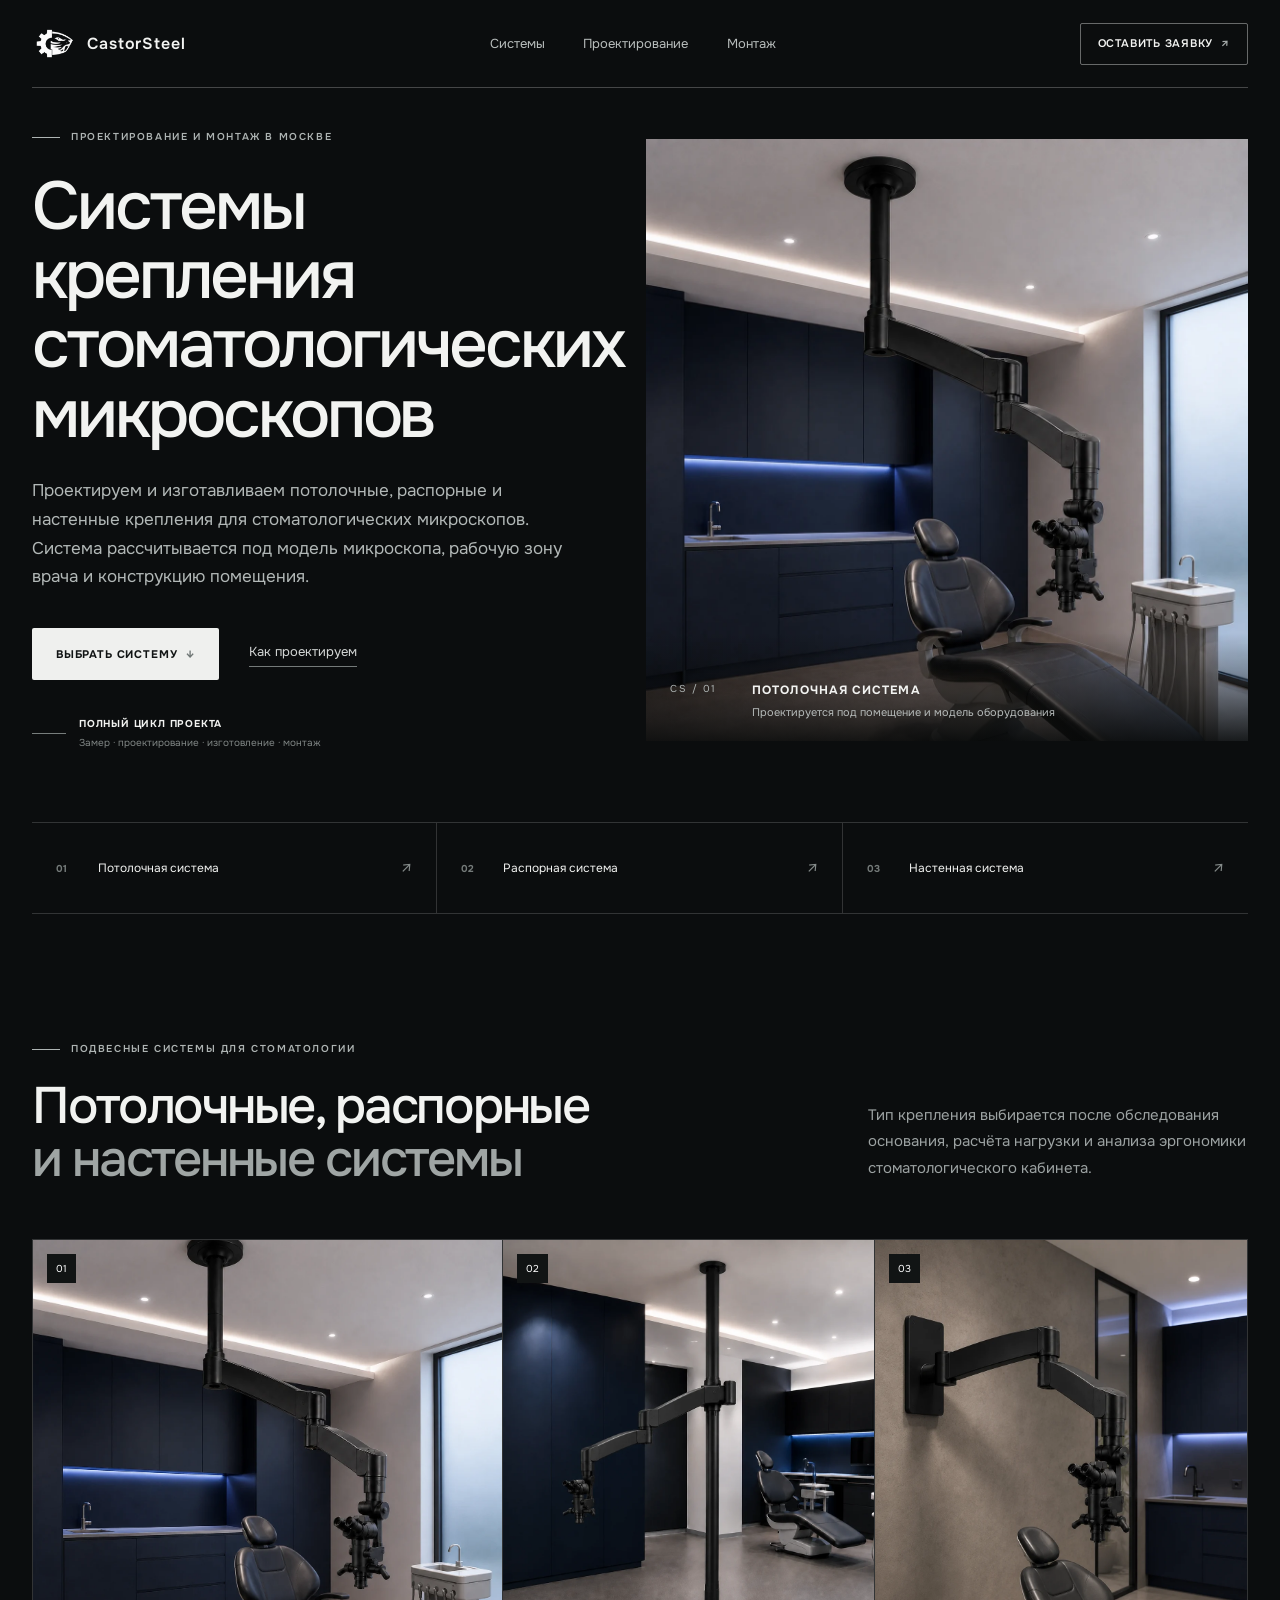
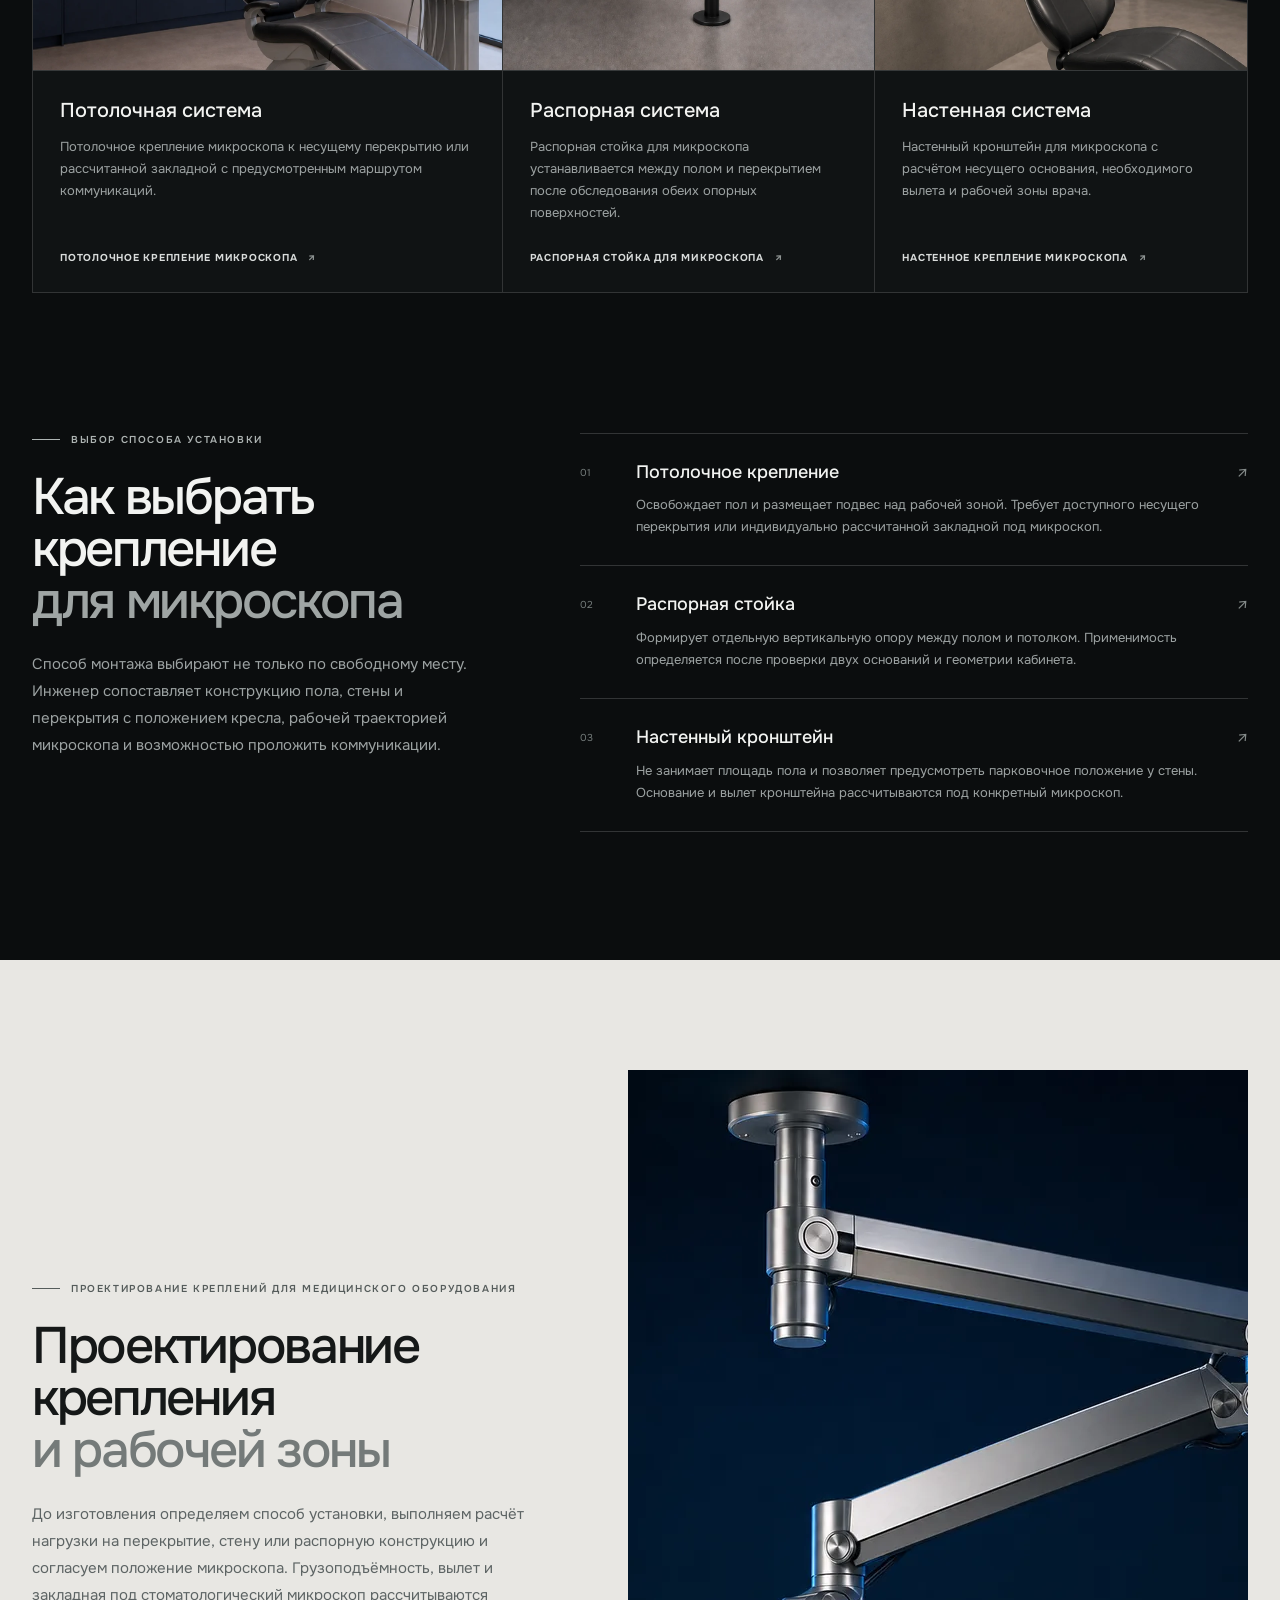
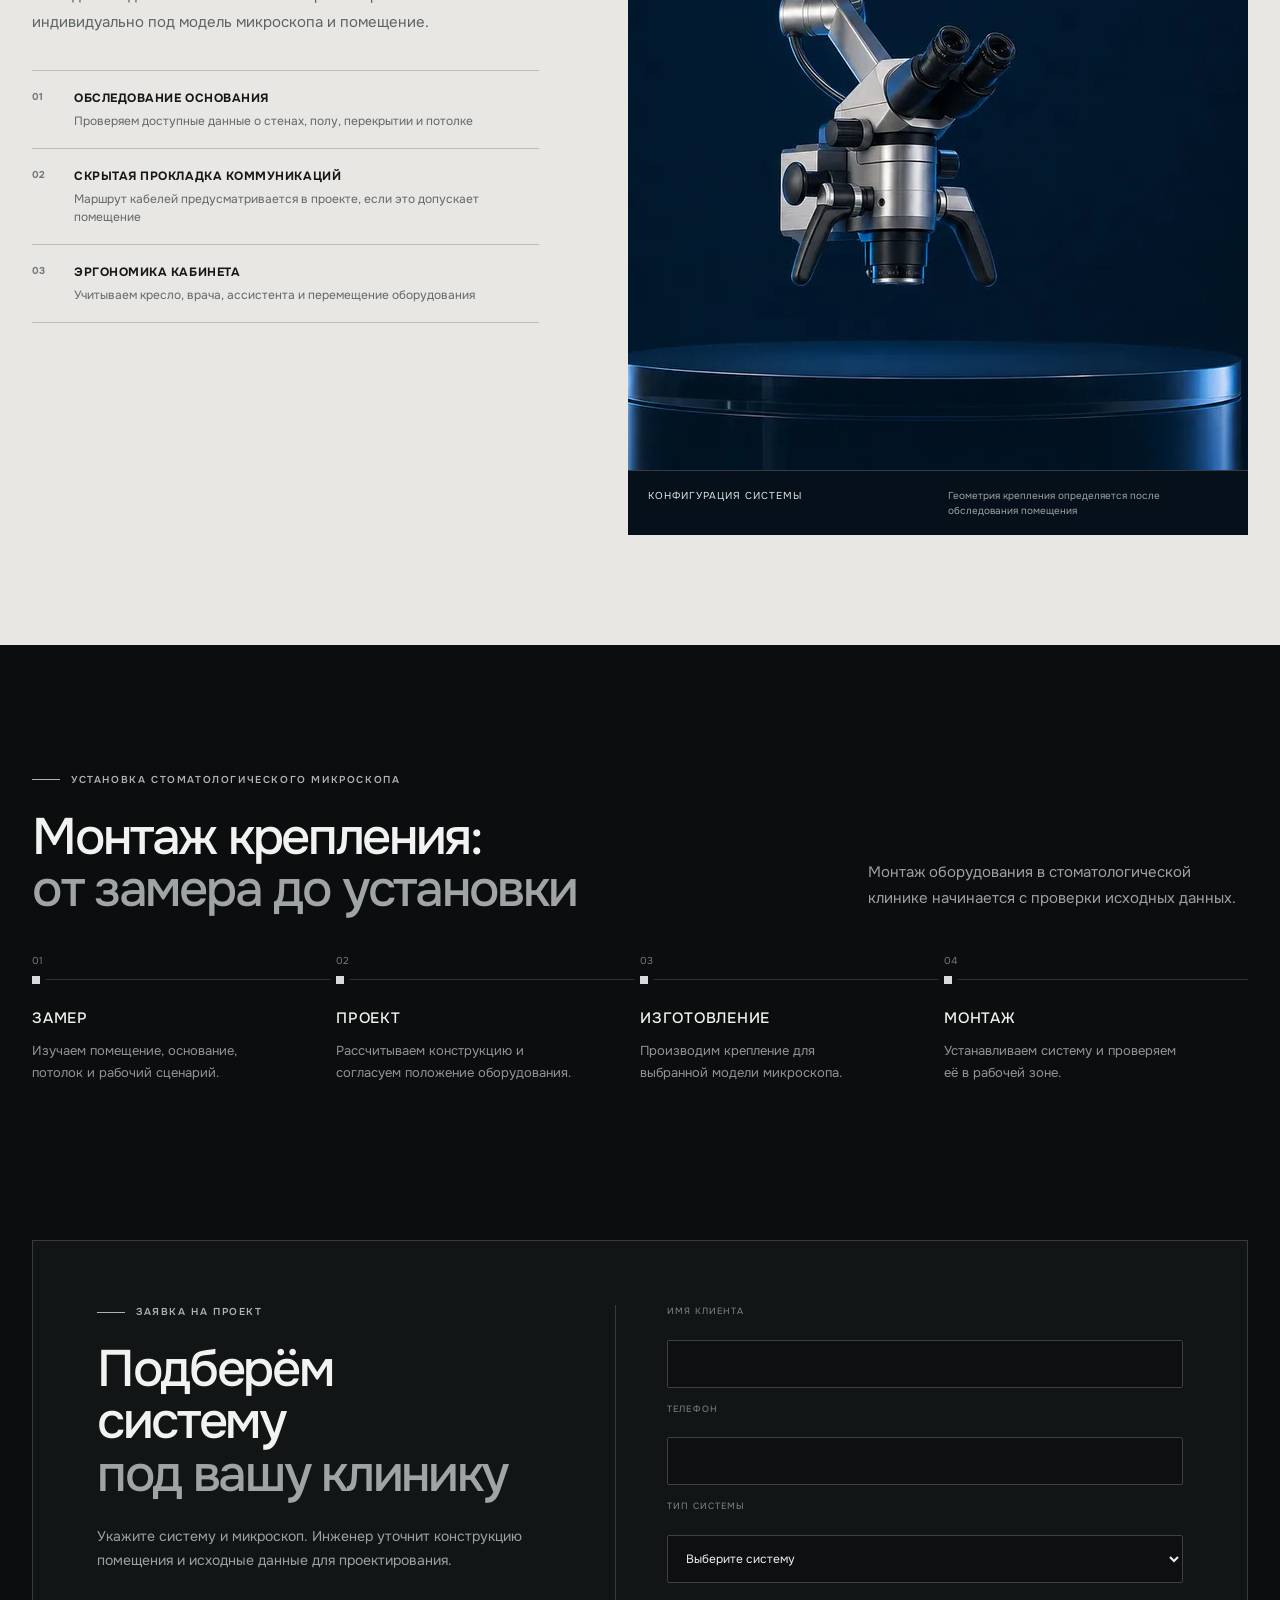
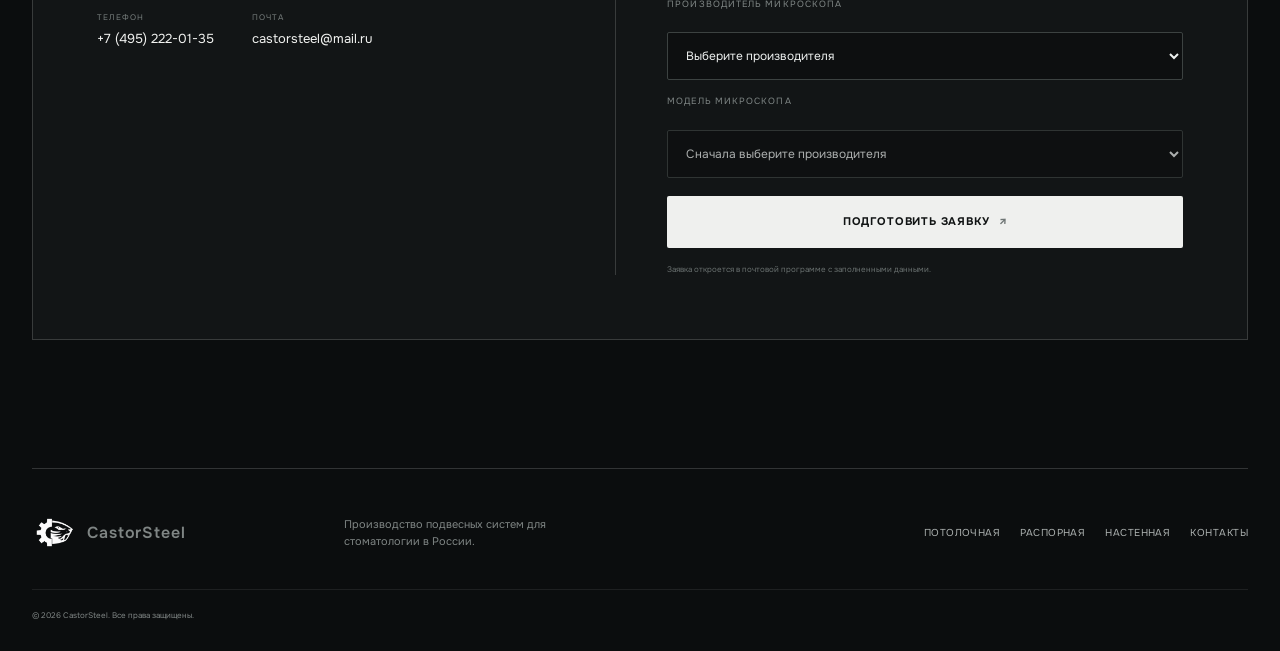
==== commit b0eb960a: "favicon fix" ====
--- a/index.html
+++ b/index.html
@@ -8,6 +8,7 @@
   <meta name="description" content="Системы крепления стоматологических микроскопов в Москве: потолочные, распорные и настенные. Проектирование, изготовление и монтаж под модель и кабинет.">
   <meta name="robots" content="index,follow,max-image-preview:large">
   <meta name="theme-color" content="#0b0f14">
+  <link rel="icon" type="image/png" href="assets/favicon.png">
   <link rel="canonical" href="https://castor-steel.ru/">
   <meta property="og:type" content="website">
   <meta property="og:locale" content="ru_RU">
@@ -25,7 +26,7 @@
   <link rel="preconnect" href="https://fonts.googleapis.com">
   <link rel="preconnect" href="https://fonts.gstatic.com" crossorigin>
   <link href="https://fonts.googleapis.com/css2?family=Onest:wght@400;500;600;700&amp;display=swap" rel="stylesheet">
-  <link rel="stylesheet" href="site.css?v=20260814-2">
+  <link rel="stylesheet" href="site.css?v=20260815-1">
   <script src="script.js" defer></script>
 </head>
 
--- a/site.css
+++ b/site.css
@@ -127,13 +127,7 @@
   align-items: center;
 }
 .hero-copy { grid-area: copy; align-self: end; max-width: 620px; }
-.hero-copy h1 {
-  margin: 28px 0;
-  overflow-wrap: normal;
-  word-break: normal;
-  hyphens: none;
-  font-size: clamp(50px, 4.8vw, 68px);
-}
+.hero-copy h1 { margin: 28px 0; overflow-wrap: normal; word-break: normal; }
 .hero-copy > p { max-width: 535px; margin: 0; color: #b2b8b7; font-size: 17px; line-height: 1.7; }
 .hero-actions { margin-top: 36px; display: flex; align-items: center; gap: 30px; }
 .hero-product { grid-area: media; position: relative; align-self: center; width: 100%; min-height: 0; aspect-ratio: 1; margin: 0; overflow: hidden; background: #d3d0cc; }
@@ -368,8 +362,7 @@
   .nav-cta { min-height: 38px; padding: 0 12px; font-size: 0; }
   .nav-cta::before { content: "Заявка"; font-size: 9px; }
   .nav-cta span { margin-left: 7px; font-size: 12px; }
-  h1 { font-size: clamp(38px, 11vw, 46px); }
-  .hero-copy h1 { font-size: clamp(34px, 9.8vw, 46px); }
+  h1 { font-size: clamp(32px, 10vw, 46px); }
   h2 { font-size: 34px; }
   .hero { padding-top: 105px; gap: 34px; }
   .hero-copy > p { font-size: 15px; line-height: 1.65; }
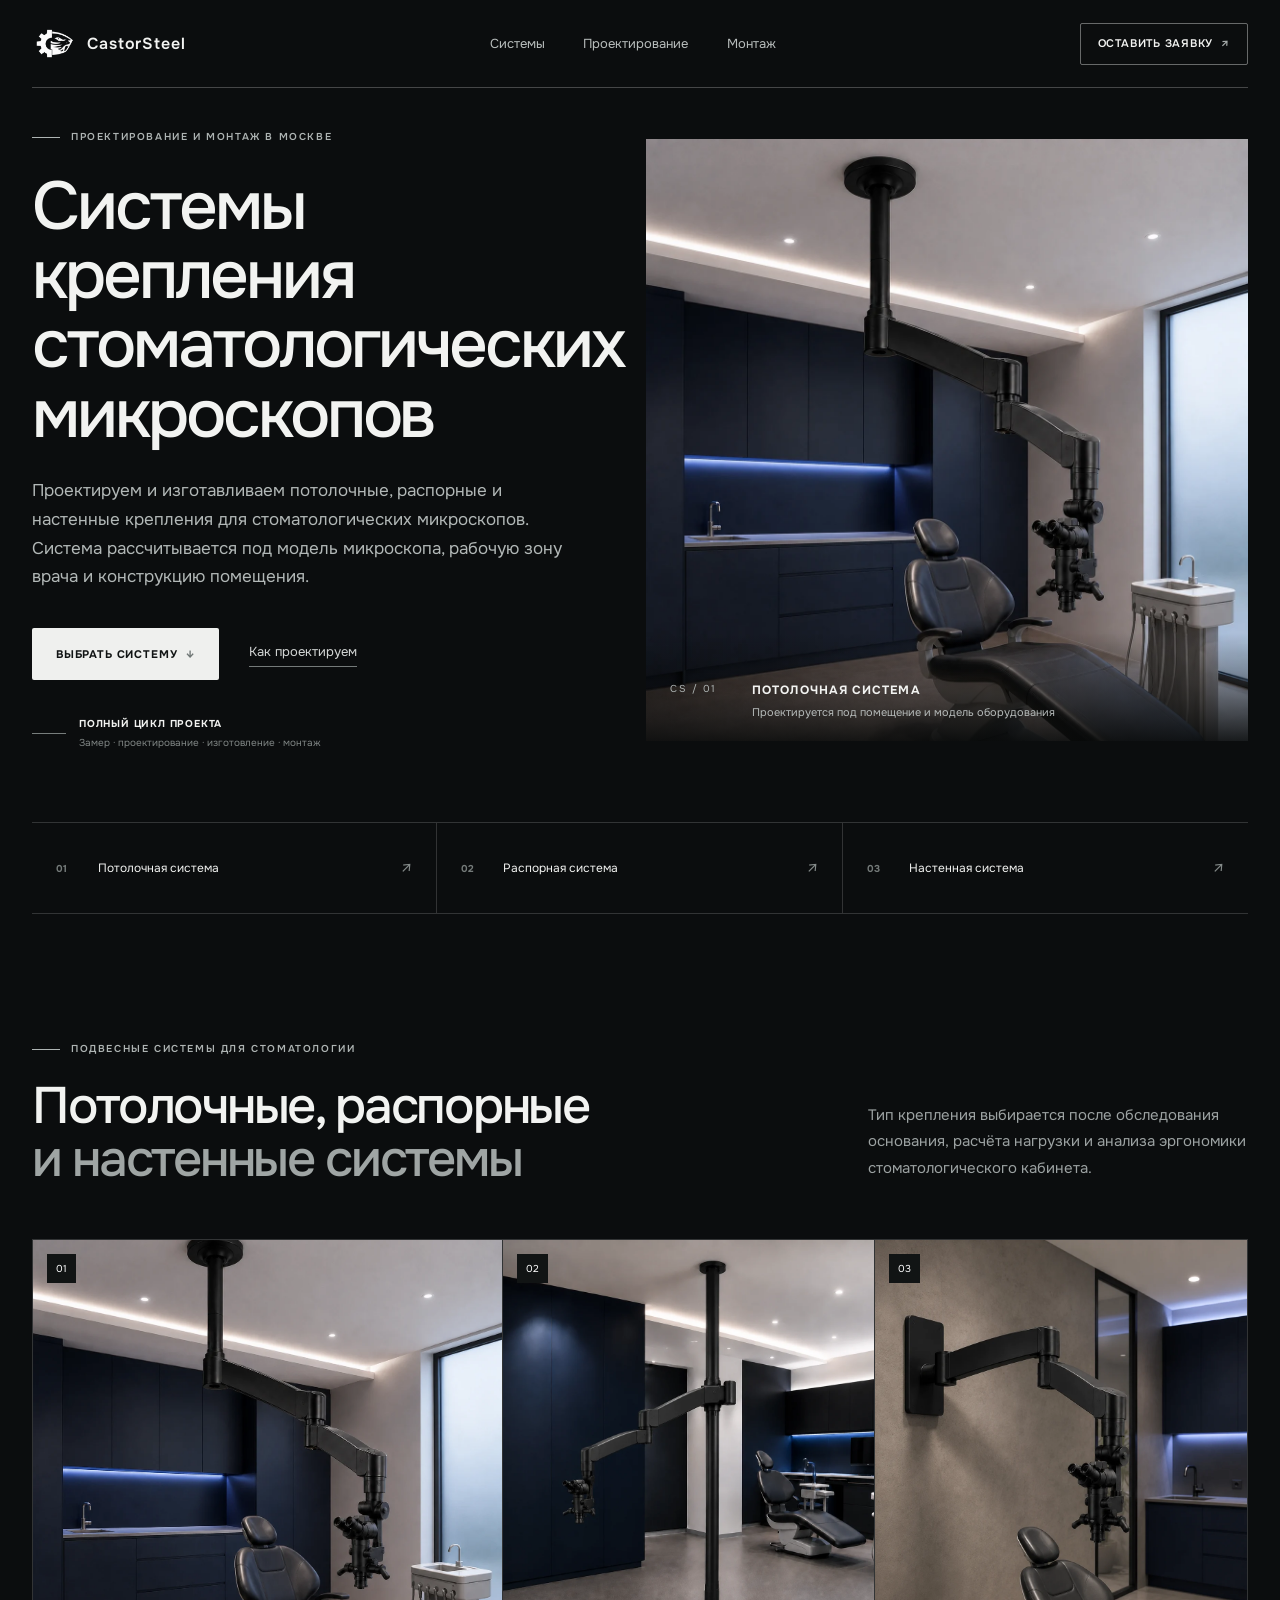
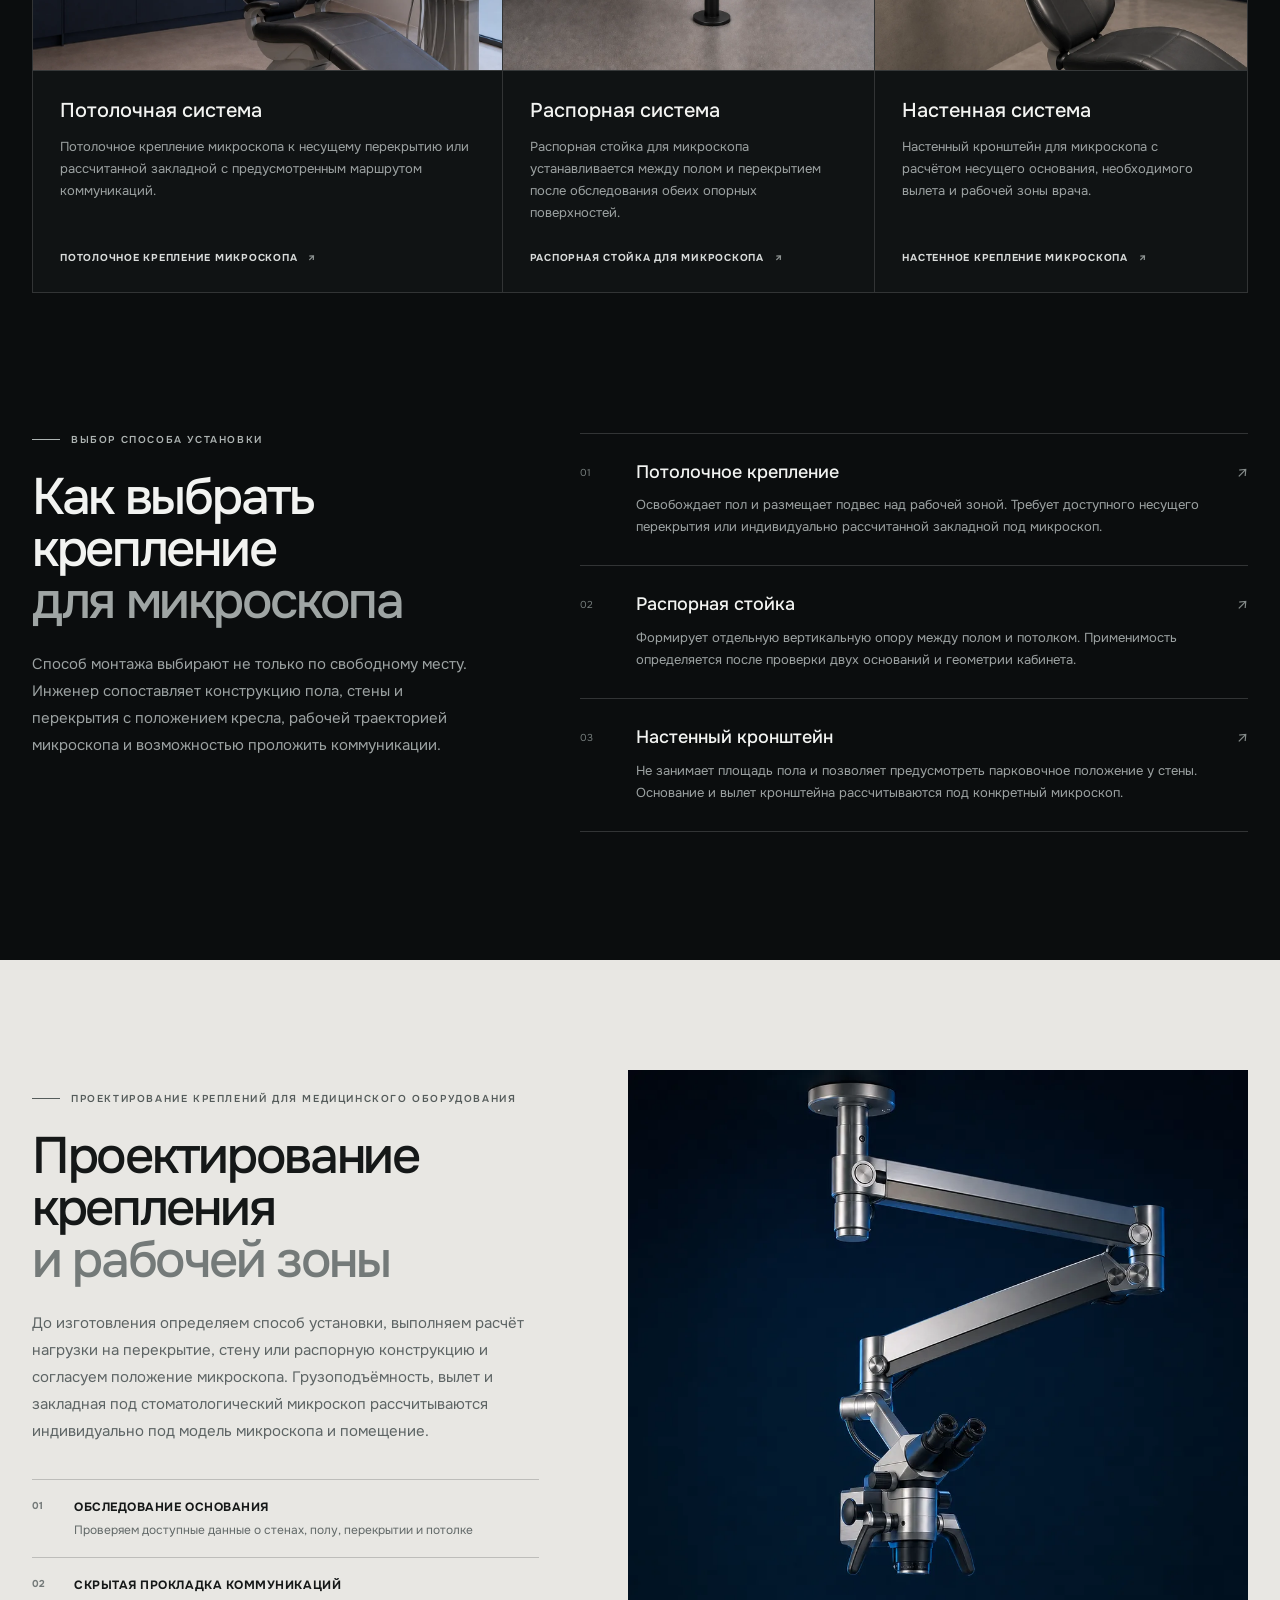
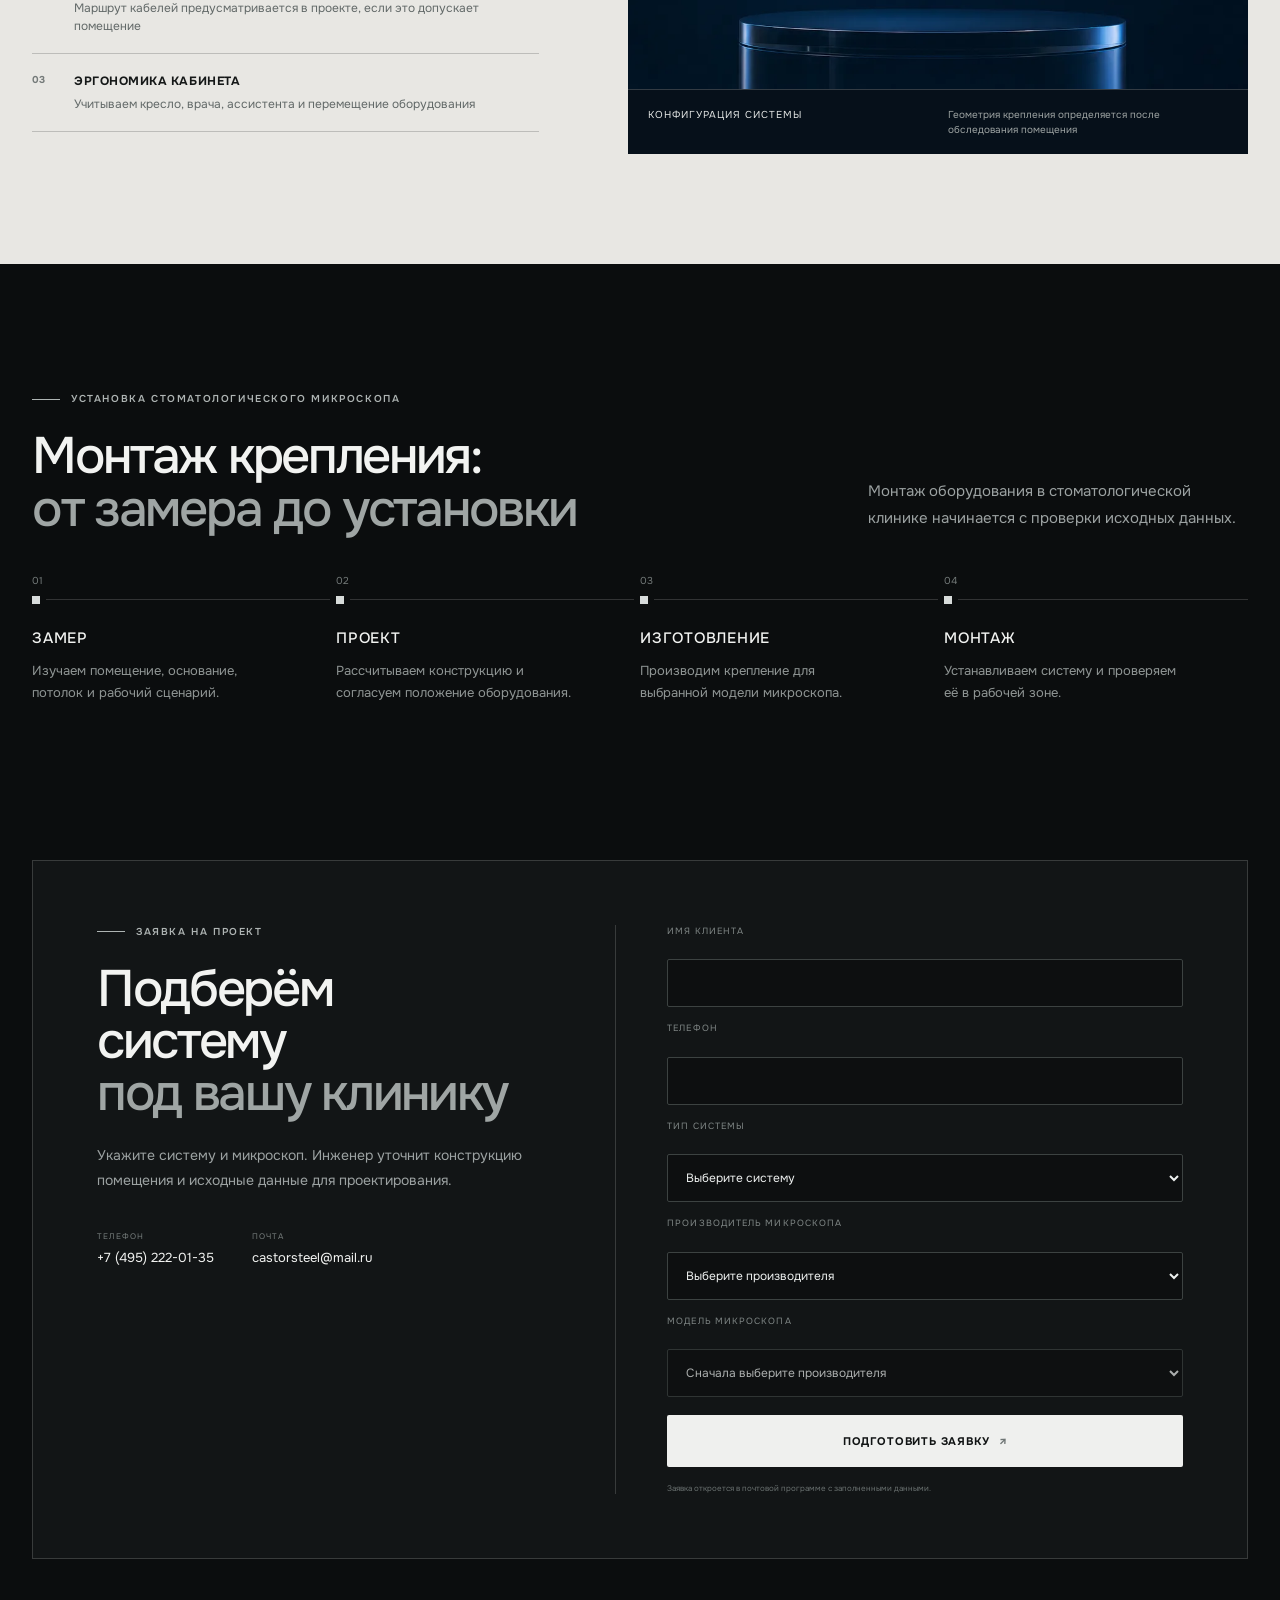
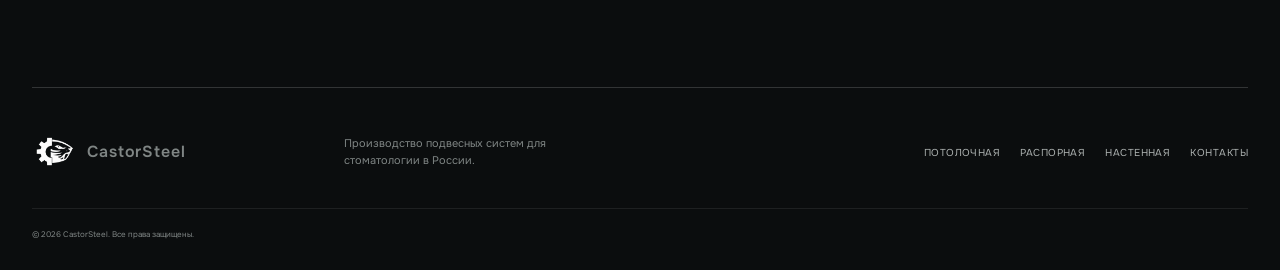
==== commit c22c127d: "fix mobile image displaying" ====
--- a/index.html
+++ b/index.html
@@ -26,7 +26,7 @@
   <link rel="preconnect" href="https://fonts.googleapis.com">
   <link rel="preconnect" href="https://fonts.gstatic.com" crossorigin>
   <link href="https://fonts.googleapis.com/css2?family=Onest:wght@400;500;600;700&amp;display=swap" rel="stylesheet">
-  <link rel="stylesheet" href="site.css?v=20260815-1">
+  <link rel="stylesheet" href="site.css?v=20260815-2">
   <script src="script.js" defer></script>
 </head>
 
--- a/site.css
+++ b/site.css
@@ -220,7 +220,7 @@
 .feature-list strong { font-size: 12px; letter-spacing: .045em; text-transform: uppercase; }
 .feature-list small { margin-top: 5px; color: #626968; font-size: 12px; line-height: 1.5; }
 .engineering-art { margin: 0; background: #06101a; }
-.engineering-art img { display: block; width: 100%; aspect-ratio: 1; object-fit: cover; }
+.engineering-art img { display: block; width: 100%; height: auto; object-fit: contain; }
 .engineering-art figcaption { padding: 17px 20px; display: grid; grid-template-columns: 1fr 1fr; gap: 20px; border-top: 1px solid rgba(255,255,255,.18); color: #e4e7e6; }
 .engineering-art figcaption span { font-size: 10px; letter-spacing: .1em; text-transform: uppercase; }
 .engineering-art figcaption small { color: #9da3a2; font-size: 10px; line-height: 1.5; }
